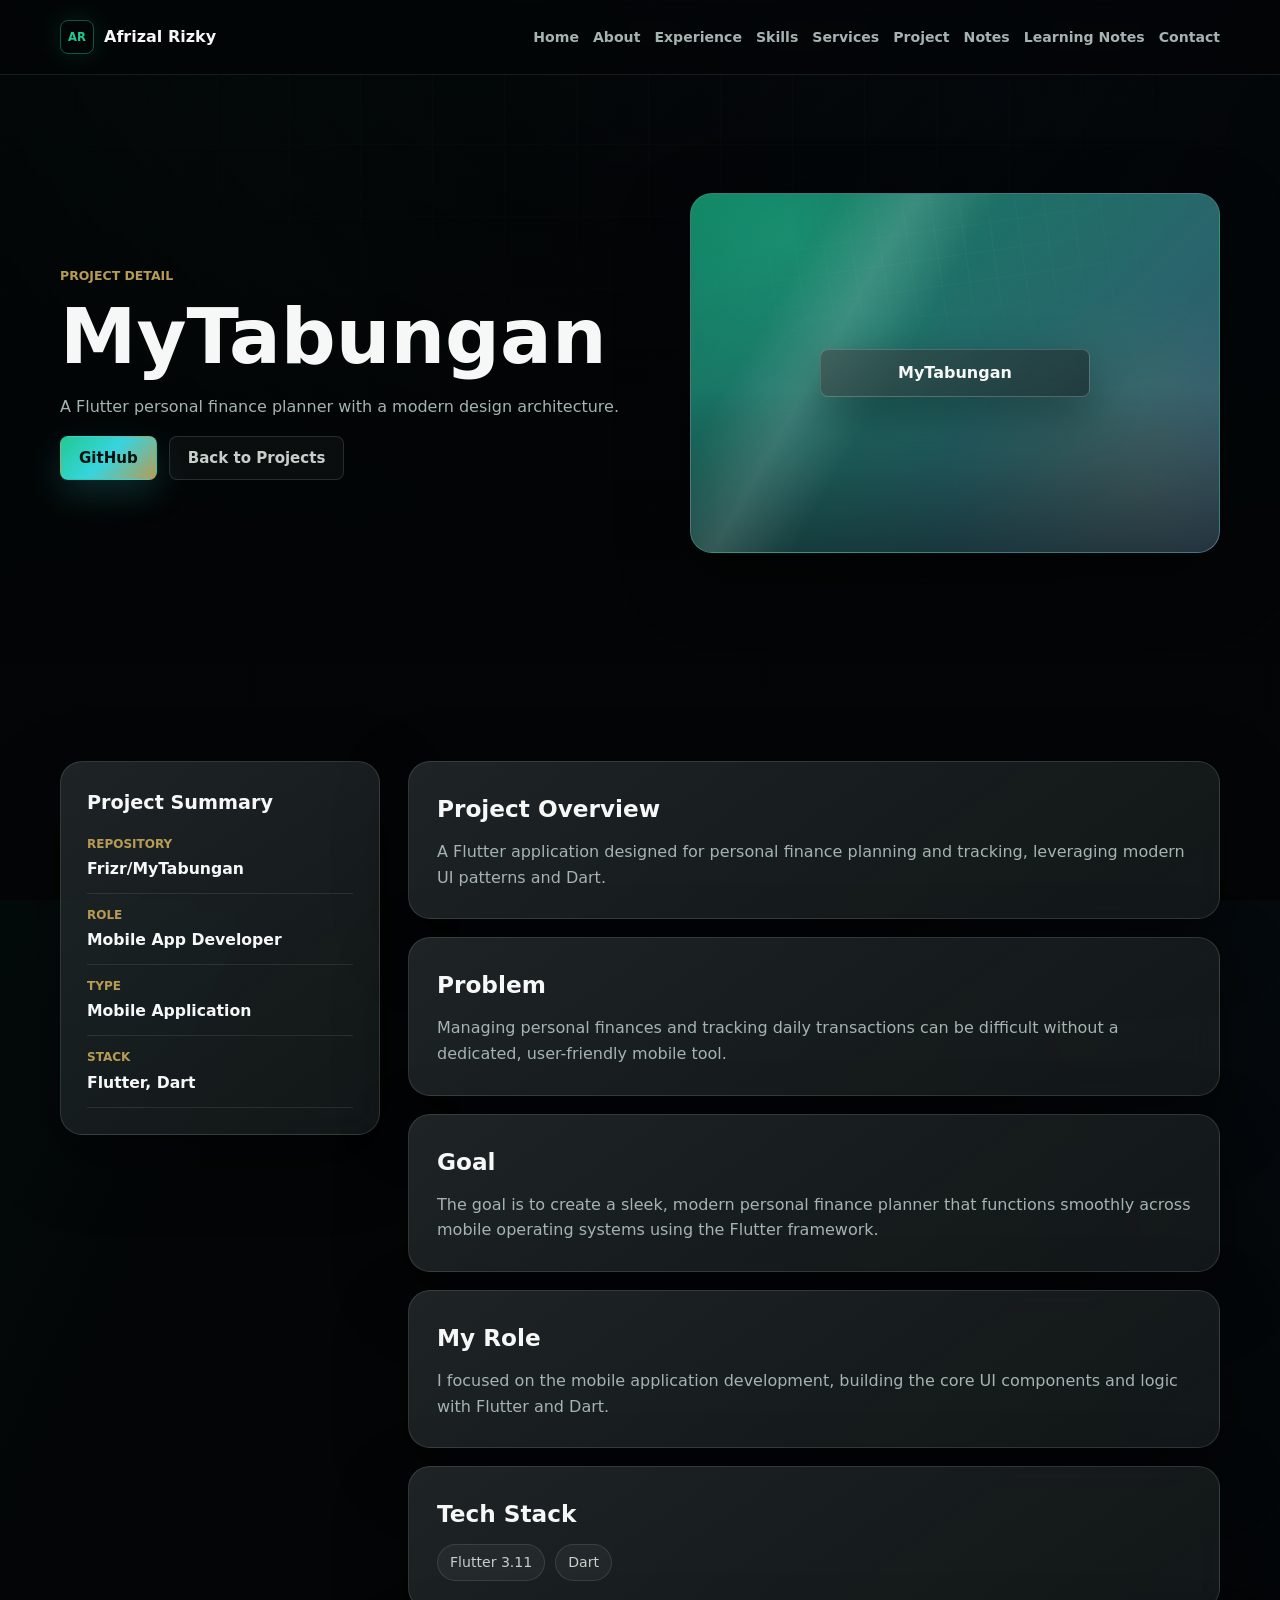
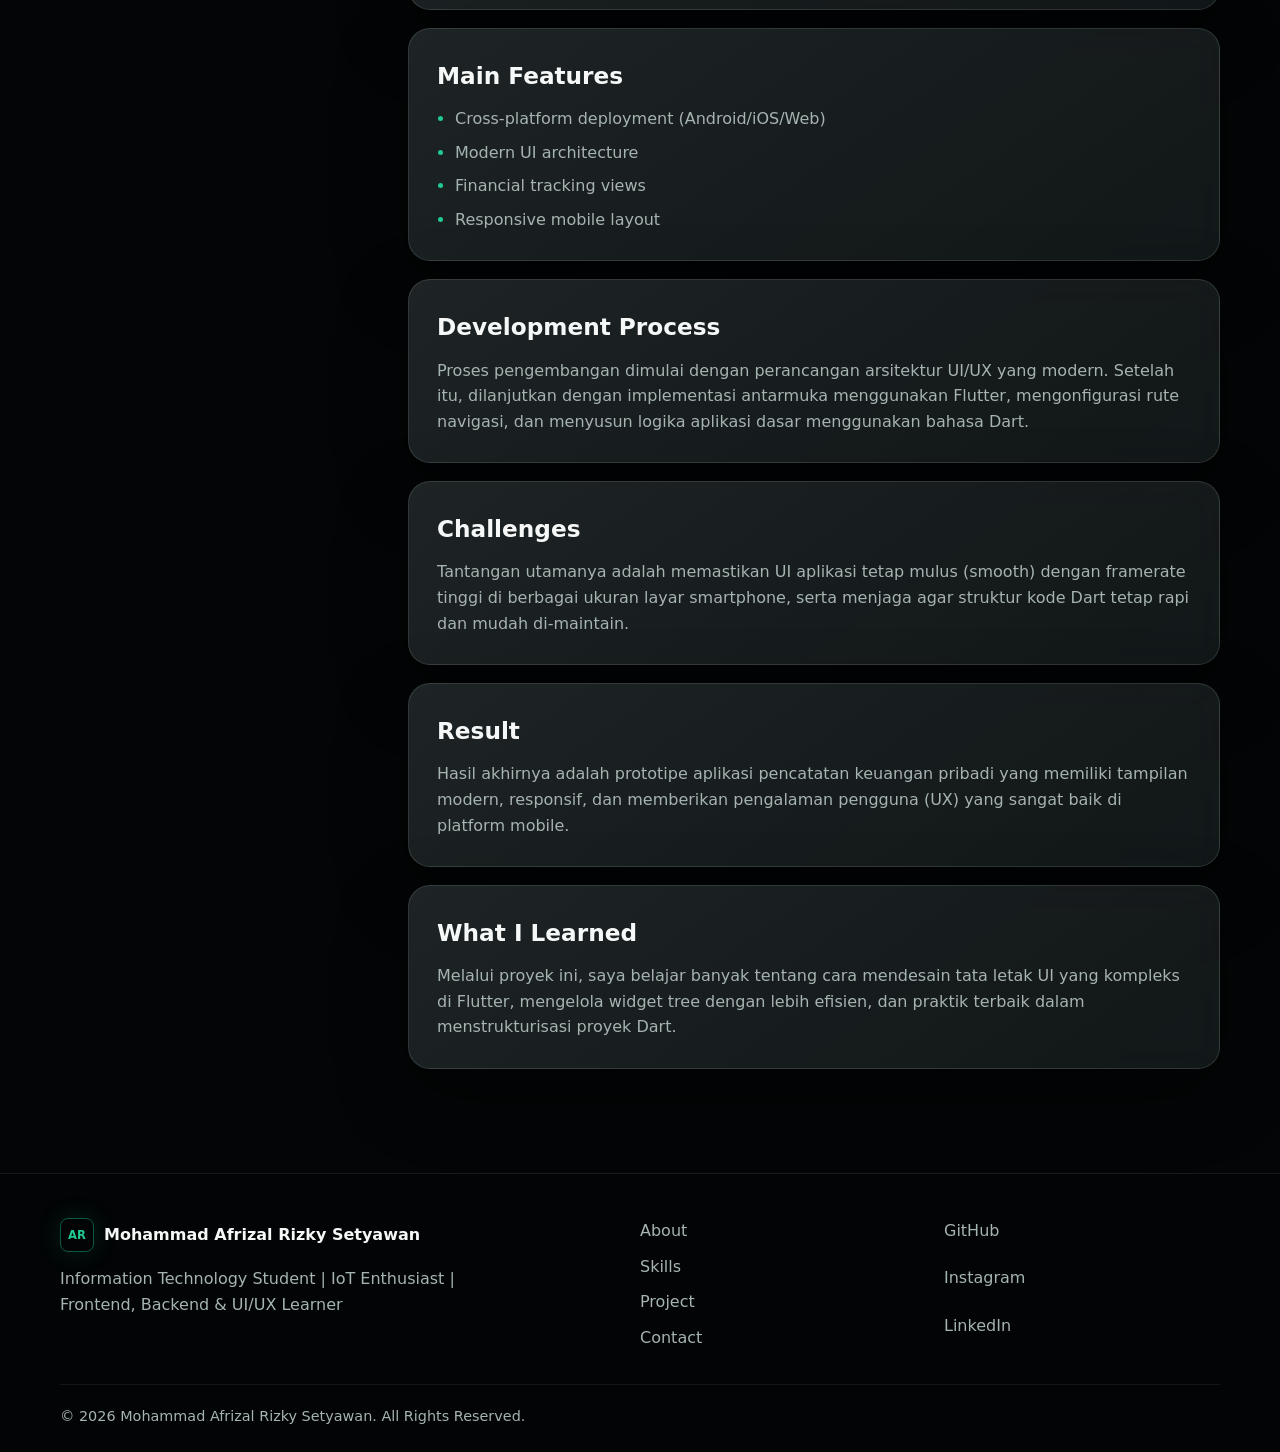
==== project-detail-mytabungan.html @ 7472bc90 "feat: implement portfolio redesign with 3D animations, custom navigation, and contact form handling" ====
<!DOCTYPE html>
<html lang="en">
  <head>
    <meta charset="UTF-8" />
    <meta name="viewport" content="width=device-width, initial-scale=1.0" />
    <meta
      name="description"
      content="MyTabungan project detail page for Mohammad Afrizal Rizky Setyawan project website."
    />
    <title>MyTabungan Detail | Mohammad Afrizal Rizky Setyawan</title>
    <link rel="stylesheet" href="css/style.css" />
  </head>
  <body>
    <header class="site-header">
      <nav class="navbar container" aria-label="Primary navigation">
        <a class="logo" href="index.html#home">Afrizal Rizky</a>

        <input class="nav-toggle" type="checkbox" id="nav-toggle" aria-label="Open navigation menu" />
        <label class="nav-toggle-button" for="nav-toggle" aria-hidden="true">
          <span></span>
          <span></span>
          <span></span>
        </label>

        <div class="nav-panel">
          <a href="index.html#home">Home</a>
          <a href="index.html#about">About</a>
          <a href="index.html#experience">Experience</a>
          <a href="index.html#skills">Skills</a>
          <a href="index.html#services">Services</a>
          <a href="index.html#project">Project</a>
          <a href="index.html#notes">Notes</a>
          <a href="index.html#learning-notes">Learning Notes</a>
          <a href="index.html#contact">Contact</a>
        </div>
      </nav>
    </header>

    <main>
      <section class="page-hero section-padding detail-hero">
        <div class="container page-hero-grid">
          <div>
            <p class="eyebrow">Project Detail</p>
            <h1>MyTabungan</h1>
            <p>
              A Flutter personal finance planner with a modern design architecture.
            </p>
            <div class="hero-actions">
              <a class="btn btn-primary" href="https://github.com/Frizr/MyTabungan" target="_blank" rel="noreferrer">GitHub</a>
              <a class="btn btn-ghost" href="projects.html">Back to Projects</a>
            </div>
          </div>

          <div class="project-visual detail-visual visual-mytabungan">
            <span>MyTabungan</span>
          </div>
        </div>
      </section>

      <section class="section-padding">
        <div class="container detail-layout">
          <aside class="detail-sidebar glass-panel">
            <h2>Project Summary</h2>
            <div class="summary-list">
              <div><span>Repository</span><strong>Frizr/MyTabungan</strong></div>
              <div><span>Role</span><strong>Mobile App Developer</strong></div>
              <div><span>Type</span><strong>Mobile Application</strong></div>
              <div><span>Stack</span><strong>Flutter, Dart</strong></div>
            </div>
          </aside>

          <article class="detail-article">
            <section class="detail-section glass-panel">
              <h2>Project Overview</h2>
              <p>
                A Flutter application designed for personal finance planning and tracking, leveraging modern UI patterns and Dart.
              </p>
            </section>

            <section class="detail-section glass-panel">
              <h2>Problem</h2>
              <p>
                Managing personal finances and tracking daily transactions can be difficult without a dedicated, user-friendly mobile tool.
              </p>
            </section>

            <section class="detail-section glass-panel">
              <h2>Goal</h2>
              <p>
                The goal is to create a sleek, modern personal finance planner that functions smoothly across mobile operating systems using the Flutter framework.
              </p>
            </section>

            <section class="detail-section glass-panel">
              <h2>My Role</h2>
              <p>
                I focused on the mobile application development, building the core UI components and logic with Flutter and Dart.
              </p>
            </section>

            <section class="detail-section glass-panel">
              <h2>Tech Stack</h2>
              <div class="tag-list">
                <span>Flutter 3.11</span>
                <span>Dart</span>
              </div>
            </section>

            <section class="detail-section glass-panel">
              <h2>Main Features</h2>
              <ul class="detail-list">
                <li>Cross-platform deployment (Android/iOS/Web)</li>
                <li>Modern UI architecture</li>
                <li>Financial tracking views</li>
                <li>Responsive mobile layout</li>
              </ul>
            </section>

          
            <section class="detail-section glass-panel">
              <h2>Development Process</h2>
              <p>
                Proses pengembangan dimulai dengan perancangan arsitektur UI/UX yang modern. Setelah itu, dilanjutkan dengan implementasi antarmuka menggunakan Flutter, mengonfigurasi rute navigasi, dan menyusun logika aplikasi dasar menggunakan bahasa Dart.
              </p>
            </section>

            <section class="detail-section glass-panel">
              <h2>Challenges</h2>
              <p>
                Tantangan utamanya adalah memastikan UI aplikasi tetap mulus (smooth) dengan framerate tinggi di berbagai ukuran layar smartphone, serta menjaga agar struktur kode Dart tetap rapi dan mudah di-maintain.
              </p>
            </section>

            <section class="detail-section glass-panel">
              <h2>Result</h2>
              <p>
                Hasil akhirnya adalah prototipe aplikasi pencatatan keuangan pribadi yang memiliki tampilan modern, responsif, dan memberikan pengalaman pengguna (UX) yang sangat baik di platform mobile.
              </p>
            </section>

            <section class="detail-section glass-panel">
              <h2>What I Learned</h2>
              <p>
                Melalui proyek ini, saya belajar banyak tentang cara mendesain tata letak UI yang kompleks di Flutter, mengelola widget tree dengan lebih efisien, dan praktik terbaik dalam menstrukturisasi proyek Dart.
              </p>
            </section>

          </article>
        </div>
      </section>
    </main>

    <footer class="site-footer">
      <div class="container footer-grid">
        <div>
          <a class="logo" href="index.html#home">Mohammad Afrizal Rizky Setyawan</a>
          <p>Information Technology Student | IoT Enthusiast | Frontend, Backend & UI/UX Learner</p>
        </div>

        <div class="footer-links">
          <a href="index.html#about">About</a>
          <a href="index.html#skills">Skills</a>
          <a href="index.html#project">Project</a>
          <a href="index.html#contact">Contact</a>
        </div>

        <div class="footer-links">
          <a href="https://github.com/Frizr" target="_blank" rel="noreferrer">GitHub</a>
          <a href="https://www.instagram.com/frizal_risk/" target="_blank" rel="noreferrer">Instagram</a>
          <a href="https://www.linkedin.com/in/mohammad-afrizal-rizky-setyawan-b21048296/" target="_blank" rel="noreferrer">LinkedIn</a>
        </div>
      </div>
      <div class="container footer-bottom">
        <p>&copy; 2026 Mohammad Afrizal Rizky Setyawan. All Rights Reserved.</p>
      </div>
    </footer>
    <script src="assets/js/main.js"></script>
  </body>
</html>
---- css/style.css ----
/* Base */
:root {
  --color-black: #030506;
  --color-charcoal: #081011;
  --color-gray: #11191b;
  --color-gray-soft: rgba(17, 25, 27, 0.78);
  --color-emerald: #0f8b68;
  --color-emerald-soft: #22c991;
  --color-blue: #1f4c86;
  --color-blue-soft: #5c91c8;
  --color-cyan: #36d5df;
  --color-prism: #8d5cff;
  --color-violet: #6f42d8;
  --color-silver: #c7cfcb;
  --color-gold: #b79b55;
  --color-white: #f5f8f7;
  --color-muted: #a5b3b1;
  --color-border: rgba(215, 230, 226, 0.14);
  --color-border-strong: rgba(199, 207, 203, 0.28);
  --shadow-card: 0 24px 70px rgba(0, 0, 0, 0.42);
  --shadow-glow: 0 0 42px rgba(34, 201, 145, 0.16);
  --radius-sm: 8px;
  --radius-md: 14px;
  --radius-lg: 22px;
  --container: 1160px;
  --section-space: 104px;
  --transition: 220ms ease;
}

* {
  box-sizing: border-box;
}

html {
  scroll-behavior: smooth;
}

body {
  margin: 0;
  color: var(--color-white);
  background:
    linear-gradient(115deg, rgba(15, 139, 104, 0.1), transparent 28%),
    linear-gradient(245deg, rgba(31, 76, 134, 0.14), transparent 31%),
    var(--color-black);
  font-family:
    Inter, ui-sans-serif, system-ui, -apple-system, BlinkMacSystemFont, "Segoe UI", sans-serif;
  line-height: 1.6;
}

body.prism-page {
  background:
    radial-gradient(circle at 12% 16%, rgba(141, 92, 255, 0.18), transparent 30%),
    radial-gradient(circle at 86% 12%, rgba(54, 213, 223, 0.16), transparent 28%),
    radial-gradient(circle at 52% 84%, rgba(34, 201, 145, 0.12), transparent 32%),
    linear-gradient(135deg, rgba(255, 255, 255, 0.018) 25%, transparent 25%) 0 0 / 18px 18px,
    linear-gradient(225deg, rgba(255, 255, 255, 0.014) 25%, transparent 25%) 0 0 / 18px 18px,
    var(--color-black);
}

body::before {
  position: fixed;
  inset: 0;
  z-index: -2;
  pointer-events: none;
  content: "";
  background-image:
    linear-gradient(rgba(199, 207, 203, 0.04) 1px, transparent 1px),
    linear-gradient(90deg, rgba(199, 207, 203, 0.04) 1px, transparent 1px);
  background-size: 72px 72px;
  mask-image: linear-gradient(to bottom, rgba(0, 0, 0, 0.9), transparent 72%);
}

body::after {
  position: fixed;
  inset: 0;
  z-index: -1;
  pointer-events: none;
  content: "";
  background:
    linear-gradient(180deg, rgba(3, 5, 6, 0.16), rgba(3, 5, 6, 0.86)),
    radial-gradient(circle at top center, transparent, rgba(3, 5, 6, 0.82) 62%);
}

img,
svg {
  max-width: 100%;
}

a {
  color: inherit;
  text-decoration: none;
}

p,
h1,
h2,
h3 {
  margin-top: 0;
}

p {
  color: var(--color-muted);
}

ul {
  margin: 0;
  padding-left: 18px;
}

button,
input,
textarea {
  font: inherit;
}

.container {
  width: min(100% - 40px, var(--container));
  margin-inline: auto;
}

.section-padding {
  padding: var(--section-space) 0;
}

.section-deep {
  border-block: 1px solid rgba(215, 230, 226, 0.09);
  background:
    linear-gradient(135deg, rgba(15, 139, 104, 0.07), transparent 36%),
    linear-gradient(225deg, rgba(183, 155, 85, 0.06), transparent 32%),
    rgba(8, 16, 17, 0.72);
}

.eyebrow {
  margin-bottom: 14px;
  color: var(--color-gold);
  font-size: 0.78rem;
  font-weight: 700;
  letter-spacing: 0;
  text-transform: uppercase;
}

.section-heading {
  max-width: 760px;
  margin-bottom: 36px;
}

.section-heading h2 {
  margin-bottom: 0;
  color: var(--color-white);
  font-size: 2.5rem;
  line-height: 1.1;
  letter-spacing: 0;
}

.section-heading-split {
  display: flex;
  max-width: none;
  align-items: end;
  justify-content: space-between;
  gap: 28px;
}

.section-heading-split > div {
  max-width: 760px;
}

.glass-panel {
  border: 1px solid var(--color-border);
  background:
    linear-gradient(145deg, rgba(255, 255, 255, 0.08), rgba(255, 255, 255, 0.025)),
    rgba(17, 25, 27, 0.66);
  box-shadow: var(--shadow-card);
  backdrop-filter: blur(18px);
}

.btn,
.project-actions a,
.text-link {
  display: inline-flex;
  min-height: 44px;
  align-items: center;
  justify-content: center;
  border-radius: var(--radius-sm);
  font-size: 0.94rem;
  font-weight: 700;
  transition:
    transform var(--transition),
    border-color var(--transition),
    background var(--transition),
    color var(--transition),
    box-shadow var(--transition);
}

.btn:hover,
.project-actions a:hover,
.text-link:hover {
  transform: translateY(-2px);
}

.btn {
  padding: 0 18px;
  border: 1px solid transparent;
}

.btn-primary {
  color: #03110c;
  background: linear-gradient(135deg, var(--color-emerald-soft), var(--color-cyan) 48%, var(--color-gold));
  box-shadow: 0 14px 35px rgba(54, 213, 223, 0.18);
}

.btn-primary:hover {
  box-shadow: 0 18px 45px rgba(141, 92, 255, 0.24);
}

.btn-secondary {
  border-color: rgba(34, 201, 145, 0.42);
  color: var(--color-white);
  background: rgba(15, 139, 104, 0.12);
}

.btn-secondary:hover {
  background: rgba(15, 139, 104, 0.2);
}

.btn-ghost {
  border-color: var(--color-border);
  color: var(--color-silver);
  background: rgba(255, 255, 255, 0.035);
}

.btn-ghost:hover {
  border-color: rgba(183, 155, 85, 0.44);
  color: var(--color-white);
}

.text-link {
  min-height: 0;
  color: var(--color-emerald-soft);
}

/* Header */
.site-header {
  position: sticky;
  top: 0;
  z-index: 100;
  border-bottom: 1px solid rgba(215, 230, 226, 0.1);
  background: rgba(3, 5, 6, 0.7);
  backdrop-filter: blur(18px);
}

.navbar {
  display: flex;
  min-height: 74px;
  align-items: center;
  justify-content: space-between;
  gap: 24px;
}

.logo {
  display: inline-flex;
  align-items: center;
  gap: 10px;
  color: var(--color-white);
  font-weight: 800;
}

.logo::before {
  display: inline-grid;
  width: 32px;
  height: 32px;
  place-items: center;
  border: 1px solid rgba(34, 201, 145, 0.42);
  border-radius: var(--radius-sm);
  color: var(--color-emerald-soft);
  content: "AR";
  font-size: 0.72rem;
  box-shadow: 0 0 24px rgba(34, 201, 145, 0.16);
}

.nav-panel {
  display: flex;
  align-items: center;
  gap: 14px;
}

.nav-panel a {
  color: var(--color-muted);
  font-size: 0.88rem;
  font-weight: 650;
}

.nav-panel a:hover,
.nav-panel a.is-active {
  color: var(--color-white);
}

.nav-toggle {
  position: absolute;
  width: 1px;
  height: 1px;
  opacity: 0;
  pointer-events: none;
}

.nav-toggle-button {
  display: none;
}

/* Hero */
.hero {
  position: relative;
  min-height: calc(100vh - 74px);
  overflow: hidden;
  padding-top: 118px;
}

.hero::before {
  position: absolute;
  inset: 9% 0 auto;
  width: min(940px, 80%);
  height: 1px;
  margin-inline: auto;
  content: "";
  background: linear-gradient(90deg, transparent, rgba(199, 207, 203, 0.34), transparent);
}

.hero-grid {
  display: grid;
  align-items: center;
  gap: 56px;
  grid-template-columns: minmax(0, 1.04fr) minmax(320px, 0.96fr);
}

.hero-content {
  position: relative;
  z-index: 2;
}

.hero h1,
.page-hero h1 {
  max-width: 820px;
  margin-bottom: 20px;
  color: var(--color-white);
  font-size: 4.8rem;
  line-height: 0.96;
  letter-spacing: 0;
}

.hero-subtitle {
  margin-bottom: 18px;
  color: var(--color-silver);
  font-size: 1.25rem;
  font-weight: 700;
}

.hero-description {
  max-width: 670px;
  margin-bottom: 32px;
  font-size: 1.04rem;
}

.hero-actions {
  display: flex;
  flex-wrap: wrap;
  gap: 12px;
}

.hero-visual {
  position: relative;
  min-height: 540px;
  perspective: 1100px;
}

.orbital-stage {
  position: relative;
  width: min(100%, 540px);
  aspect-ratio: 1;
  margin-inline: auto;
  transform-style: preserve-3d;
}

.orbital-stage::before {
  position: absolute;
  inset: 10%;
  border: 1px solid rgba(199, 207, 203, 0.15);
  border-radius: 28px;
  content: "";
  transform: rotateX(62deg) rotateZ(-28deg);
  box-shadow:
    inset 0 0 36px rgba(34, 201, 145, 0.08),
    0 34px 90px rgba(0, 0, 0, 0.44);
}

.glow {
  position: absolute;
  border-radius: 999px;
  filter: blur(32px);
  opacity: 0.56;
}

.glow-emerald {
  inset: 16% auto auto 10%;
  width: 210px;
  height: 210px;
  background: rgba(34, 201, 145, 0.34);
}

.glow-blue {
  right: 8%;
  bottom: 12%;
  width: 230px;
  height: 230px;
  background: rgba(92, 145, 200, 0.3);
}

.glow-prism {
  top: 36%;
  right: 18%;
  width: 190px;
  height: 190px;
  background: rgba(141, 92, 255, 0.24);
}

.core-sphere {
  position: absolute;
  inset: 50% auto auto 50%;
  width: 220px;
  height: 220px;
  border: 1px solid rgba(255, 255, 255, 0.24);
  border-radius: 34px;
  background:
    radial-gradient(circle at 28% 22%, rgba(255, 255, 255, 0.84), transparent 10%),
    linear-gradient(135deg, rgba(34, 201, 145, 0.82), rgba(31, 76, 134, 0.76) 54%, rgba(183, 155, 85, 0.62));
  box-shadow:
    0 28px 90px rgba(0, 0, 0, 0.48),
    0 0 44px rgba(34, 201, 145, 0.2);
  transform: translate(-50%, -50%) rotateX(58deg) rotateZ(42deg);
  animation: float-core 7s ease-in-out infinite;
}

.core-sphere::before,
.core-sphere::after {
  position: absolute;
  border: 1px solid rgba(255, 255, 255, 0.18);
  content: "";
}

.core-sphere::before {
  inset: 24px;
  border-radius: 24px;
}

.core-sphere::after {
  right: -22px;
  bottom: -22px;
  width: 74px;
  height: 74px;
  border-radius: 18px;
  background: rgba(3, 5, 6, 0.34);
  backdrop-filter: blur(8px);
}

.ring {
  position: absolute;
  inset: 50% auto auto 50%;
  border: 1px solid rgba(199, 207, 203, 0.28);
  border-radius: 50%;
  transform-style: preserve-3d;
}

.ring-one {
  width: 360px;
  height: 150px;
  transform: translate(-50%, -50%) rotateX(70deg) rotateZ(18deg);
}

.ring-two {
  width: 420px;
  height: 170px;
  border-color: rgba(183, 155, 85, 0.24);
  transform: translate(-50%, -50%) rotateX(72deg) rotateZ(-32deg);
}

.floating-card {
  position: absolute;
  width: 168px;
  padding: 16px;
  border: 1px solid var(--color-border);
  border-radius: var(--radius-md);
  background: rgba(8, 16, 17, 0.62);
  box-shadow: 0 22px 60px rgba(0, 0, 0, 0.36);
  backdrop-filter: blur(15px);
  animation: float-card 6s ease-in-out infinite;
}

.floating-card span,
.page-hero-card span,
.summary-list span,
.info-list span {
  display: block;
  color: var(--color-gold);
  font-size: 0.75rem;
  font-weight: 800;
  text-transform: uppercase;
}

.floating-card strong,
.page-hero-card strong {
  display: block;
  color: var(--color-white);
  font-size: 1.08rem;
}

.card-top {
  top: 14%;
  right: 3%;
}

.card-bottom {
  bottom: 12%;
  left: 2%;
  animation-delay: -2.4s;
}

.glass-cube {
  position: absolute;
  width: 82px;
  height: 82px;
  border: 1px solid rgba(199, 207, 203, 0.18);
  border-radius: 18px;
  background: linear-gradient(145deg, rgba(199, 207, 203, 0.18), rgba(199, 207, 203, 0.04));
  box-shadow: 0 20px 45px rgba(0, 0, 0, 0.34);
  transform-style: preserve-3d;
}

.cube-left {
  top: 32%;
  left: 1%;
  transform: rotateX(58deg) rotateZ(28deg);
}

.cube-right {
  right: 7%;
  bottom: 30%;
  transform: rotateX(58deg) rotateZ(-34deg);
}

.holo-stage {
  position: relative;
  width: min(100%, 560px);
  aspect-ratio: 1;
  margin-inline: auto;
  transform-style: preserve-3d;
  perspective: 1200px;
}

.holo-backdrop {
  position: absolute;
  inset: 9% 8% 16%;
  border: 1px solid rgba(199, 207, 203, 0.16);
  border-radius: 34px;
  background:
    linear-gradient(135deg, rgba(255, 255, 255, 0.1), rgba(255, 255, 255, 0.015)),
    linear-gradient(90deg, rgba(141, 92, 255, 0.12), transparent 42%, rgba(54, 213, 223, 0.1)),
    radial-gradient(circle at 34% 28%, rgba(34, 201, 145, 0.22), transparent 34%),
    radial-gradient(circle at 74% 70%, rgba(92, 145, 200, 0.22), transparent 36%),
    rgba(8, 16, 17, 0.42);
  box-shadow:
    inset 0 0 70px rgba(34, 201, 145, 0.06),
    0 34px 95px rgba(0, 0, 0, 0.48);
  transform: rotateX(58deg) rotateZ(-17deg) translateZ(-30px);
}

.holo-backdrop::before,
.holo-backdrop::after {
  position: absolute;
  content: "";
  pointer-events: none;
}

.holo-backdrop::before {
  inset: 18px;
  border: 1px solid rgba(34, 201, 145, 0.14);
  border-radius: 24px;
}

.holo-backdrop::after {
  inset: 0;
  border-radius: inherit;
  background:
    linear-gradient(90deg, transparent, rgba(255, 255, 255, 0.12), transparent),
    repeating-linear-gradient(0deg, rgba(255, 255, 255, 0.035) 0 1px, transparent 1px 15px);
  mix-blend-mode: screen;
  opacity: 0.44;
}

.holo-grid-floor {
  position: absolute;
  right: 5%;
  bottom: 1%;
  left: 4%;
  height: 42%;
  border: 1px solid rgba(34, 201, 145, 0.16);
  border-radius: 50%;
  background-image:
    linear-gradient(rgba(34, 201, 145, 0.18) 1px, transparent 1px),
    linear-gradient(90deg, rgba(92, 145, 200, 0.16) 1px, transparent 1px);
  background-size: 26px 26px;
  box-shadow:
    0 0 44px rgba(34, 201, 145, 0.12),
    inset 0 0 55px rgba(31, 76, 134, 0.12);
  mask-image: radial-gradient(ellipse, rgba(0, 0, 0, 0.9), transparent 72%);
  transform: rotateX(67deg) translateZ(-80px);
}

.scan-beam {
  position: absolute;
  top: 9%;
  left: 50%;
  width: 30%;
  height: 74%;
  border-radius: 999px;
  background: linear-gradient(180deg, rgba(199, 207, 203, 0), rgba(34, 201, 145, 0.22), rgba(199, 207, 203, 0));
  filter: blur(10px);
  opacity: 0.65;
  transform: translateX(-50%) rotateZ(10deg);
  animation: beam-sweep 6s ease-in-out infinite;
}

.holo-core {
  position: absolute;
  inset: 50% auto auto 50%;
  width: 250px;
  height: 250px;
  transform: translate(-50%, -50%);
  transform-style: preserve-3d;
  animation: core-hover 7s ease-in-out infinite;
}

.holo-chip {
  position: absolute;
  inset: 50% auto auto 50%;
  display: grid;
  width: 158px;
  height: 158px;
  place-items: center;
  border: 1px solid rgba(255, 255, 255, 0.2);
  border-radius: 30px;
  background:
    linear-gradient(145deg, rgba(34, 201, 145, 0.9), rgba(54, 213, 223, 0.76) 35%, rgba(141, 92, 255, 0.72) 68%, rgba(183, 155, 85, 0.62)),
    rgba(17, 25, 27, 0.9);
  box-shadow:
    0 26px 76px rgba(0, 0, 0, 0.46),
    0 0 42px rgba(34, 201, 145, 0.24),
    inset 0 0 36px rgba(255, 255, 255, 0.08);
  transform: translate(-50%, -50%) rotateX(58deg) rotateZ(45deg);
}

.holo-chip strong {
  color: var(--color-white);
  font-size: 2.55rem;
  font-weight: 950;
  line-height: 1;
  transform: rotateZ(-45deg);
}

.holo-chip small {
  color: rgba(245, 248, 247, 0.82);
  font-size: 0.66rem;
  font-weight: 900;
  letter-spacing: 0;
  transform: rotateZ(-45deg);
}

.chip-line {
  position: absolute;
  left: 20px;
  width: calc(100% - 40px);
  height: 1px;
  background: linear-gradient(90deg, transparent, rgba(255, 255, 255, 0.75), transparent);
}

.chip-line-top {
  top: 28px;
}

.chip-line-bottom {
  bottom: 28px;
}

.holo-ring {
  position: absolute;
  inset: 50% auto auto 50%;
  border: 1px solid rgba(199, 207, 203, 0.28);
  border-radius: 50%;
  transform-style: preserve-3d;
}

.holo-ring-one {
  width: 350px;
  height: 130px;
  transform: translate(-50%, -50%) rotateX(72deg) rotateZ(18deg);
  animation: ring-drift-one 10s linear infinite;
}

.holo-ring-two {
  width: 410px;
  height: 170px;
  border-color: rgba(141, 92, 255, 0.34);
  transform: translate(-50%, -50%) rotateX(68deg) rotateZ(-30deg);
  animation: ring-drift-two 12s linear infinite;
}

.holo-ring-three {
  width: 220px;
  height: 220px;
  border-color: rgba(183, 155, 85, 0.26);
  transform: translate(-50%, -50%) rotateX(58deg) rotateZ(45deg);
}

.holo-axis {
  position: absolute;
  inset: 50% auto auto 50%;
  height: 1px;
  width: 410px;
  background: linear-gradient(90deg, transparent, rgba(199, 207, 203, 0.4), transparent);
  transform-origin: center;
}

.axis-x {
  transform: translate(-50%, -50%) rotateZ(24deg);
}

.axis-y {
  transform: translate(-50%, -50%) rotateZ(114deg);
}

.data-panel {
  position: absolute;
  z-index: 3;
  width: 190px;
  padding: 16px;
  border: 1px solid rgba(199, 207, 203, 0.16);
  border-radius: var(--radius-md);
  background:
    linear-gradient(145deg, rgba(255, 255, 255, 0.1), rgba(255, 255, 255, 0.028)),
    rgba(3, 5, 6, 0.62);
  box-shadow: 0 22px 60px rgba(0, 0, 0, 0.4);
  backdrop-filter: blur(16px);
  animation: panel-hover 6s ease-in-out infinite;
}

.data-panel::before {
  position: absolute;
  inset: 8px;
  border: 1px solid rgba(34, 201, 145, 0.1);
  border-radius: 10px;
  content: "";
  pointer-events: none;
}

.data-panel span {
  display: block;
  color: var(--color-gold);
  font-size: 0.74rem;
  font-weight: 900;
  text-transform: uppercase;
}

.data-panel strong {
  display: block;
  margin-top: 3px;
  color: var(--color-white);
  font-size: 1.08rem;
}

.data-panel small {
  display: block;
  margin-top: 4px;
  color: var(--color-muted);
  font-size: 0.78rem;
}

.panel-left {
  top: 15%;
  left: 0;
}

.panel-right {
  right: 1%;
  bottom: 16%;
  animation-delay: -2.2s;
}

.data-node {
  position: absolute;
  z-index: 2;
  width: 18px;
  height: 18px;
  border: 1px solid rgba(255, 255, 255, 0.28);
  border-radius: 50%;
  background: var(--color-emerald-soft);
  box-shadow:
    0 0 22px rgba(34, 201, 145, 0.58),
    0 0 48px rgba(92, 145, 200, 0.18);
}

.node-one {
  top: 29%;
  right: 16%;
}

.node-two {
  bottom: 26%;
  left: 18%;
  background: var(--color-blue-soft);
}

.node-three {
  top: 58%;
  right: 30%;
  width: 12px;
  height: 12px;
  background: var(--color-gold);
}

/* About */
.about-grid {
  display: grid;
  align-items: stretch;
  gap: 28px;
  grid-template-columns: minmax(0, 0.95fr) minmax(320px, 1.05fr);
}

.about-copy,
.profile-card,
.contact-form,
.detail-sidebar,
.detail-section,
.page-hero-card {
  border-radius: var(--radius-lg);
}

.about-copy {
  padding: 34px;
}

.about-copy p {
  font-size: 1.05rem;
}

.about-copy p:last-child {
  margin-bottom: 0;
}

.profile-card {
  position: relative;
  display: grid;
  gap: 28px;
  overflow: hidden;
  padding: 32px;
  grid-template-columns: 150px minmax(0, 1fr);
}

.profile-card::before {
  position: absolute;
  inset: 0;
  content: "";
  background:
    linear-gradient(135deg, rgba(34, 201, 145, 0.16), transparent 34%),
    linear-gradient(225deg, rgba(92, 145, 200, 0.14), transparent 34%);
  pointer-events: none;
}

.profile-orbit {
  position: relative;
  z-index: 1;
  display: grid;
  width: 136px;
  height: 136px;
  place-items: center;
  border: 1px solid rgba(34, 201, 145, 0.34);
  border-radius: 30px;
  background: rgba(3, 5, 6, 0.36);
  box-shadow: var(--shadow-glow);
  transform: rotateX(16deg) rotateZ(-7deg);
}

.profile-orbit::before {
  position: absolute;
  inset: 18px;
  border: 1px solid rgba(183, 155, 85, 0.42);
  border-radius: 22px;
  content: "";
}

.profile-orbit span {
  color: var(--color-white);
  font-size: 2.3rem;
  font-weight: 900;
}

.info-list,
.summary-list {
  position: relative;
  z-index: 1;
  display: grid;
  gap: 12px;
}

.info-list div,
.summary-list div {
  display: grid;
  gap: 2px;
  padding-bottom: 12px;
  border-bottom: 1px solid rgba(215, 230, 226, 0.1);
}

.info-list strong,
.summary-list strong {
  color: var(--color-white);
  font-size: 0.98rem;
}

.metrics-grid {
  display: grid;
  gap: 12px;
  margin-top: 28px;
  grid-template-columns: repeat(4, minmax(0, 1fr));
}

.metrics-grid div {
  position: relative;
  overflow: hidden;
  min-height: 96px;
  padding: 18px;
  border: 1px solid rgba(199, 207, 203, 0.12);
  border-radius: var(--radius-md);
  background:
    linear-gradient(135deg, rgba(54, 213, 223, 0.08), rgba(141, 92, 255, 0.06)),
    rgba(3, 5, 6, 0.34);
}

.metrics-grid div::before {
  position: absolute;
  inset: 0;
  content: "";
  background: linear-gradient(120deg, transparent, rgba(255, 255, 255, 0.12), transparent);
  transform: translateX(-100%);
  transition: transform 520ms ease;
}

.metrics-grid div:hover::before {
  transform: translateX(100%);
}

.metrics-grid strong {
  display: block;
  color: var(--color-cyan);
  font-size: 1.8rem;
  line-height: 1;
}

.metrics-grid span {
  display: block;
  margin-top: 8px;
  color: var(--color-muted);
  font-size: 0.82rem;
  font-weight: 700;
}

/* Skills */
.skills-grid {
  display: grid;
  gap: 18px;
  grid-template-columns: repeat(4, minmax(0, 1fr));
}

.skill-card {
  position: relative;
  min-height: 220px;
  overflow: hidden;
  padding: 24px;
  border: 1px solid var(--color-border);
  border-radius: var(--radius-md);
  background:
    linear-gradient(145deg, rgba(255, 255, 255, 0.08), rgba(255, 255, 255, 0.02)),
    var(--color-gray-soft);
  box-shadow: 0 18px 48px rgba(0, 0, 0, 0.28);
  transition:
    transform var(--transition),
    border-color var(--transition),
    box-shadow var(--transition);
}

.skill-card::before,
.project-card::before {
  position: absolute;
  inset: 0;
  padding: 1px;
  border-radius: inherit;
  content: "";
  background: linear-gradient(135deg, rgba(34, 201, 145, 0.52), rgba(92, 145, 200, 0.12), rgba(183, 155, 85, 0.38));
  -webkit-mask:
    linear-gradient(#000 0 0) content-box,
    linear-gradient(#000 0 0);
  -webkit-mask-composite: xor;
  mask:
    linear-gradient(#000 0 0) content-box,
    linear-gradient(#000 0 0);
  mask-composite: exclude;
  opacity: 0;
  pointer-events: none;
  transition: opacity var(--transition);
}

.skill-card:hover,
.project-card:hover {
  border-color: rgba(34, 201, 145, 0.24);
  box-shadow:
    0 26px 70px rgba(0, 0, 0, 0.38),
    0 0 32px rgba(34, 201, 145, 0.08);
  transform: translateY(-6px) rotateX(var(--tilt-x, 0deg)) rotateY(var(--tilt-y, 0deg));
}

.skill-card:hover::before,
.project-card:hover::before {
  opacity: 1;
}

.skill-card h3 {
  margin-bottom: 18px;
  color: var(--color-white);
  font-size: 1.18rem;
}

.skill-wide {
  grid-column: span 2;
}

.tag-list {
  display: flex;
  flex-wrap: wrap;
  gap: 10px;
}

.tag-list span {
  display: inline-flex;
  min-height: 34px;
  align-items: center;
  border: 1px solid rgba(199, 207, 203, 0.14);
  border-radius: 999px;
  padding: 6px 12px;
  color: var(--color-silver);
  background: rgba(255, 255, 255, 0.045);
  font-size: 0.88rem;
}

.skill-bars {
  display: grid;
  gap: 16px;
}

.skill-bar {
  position: relative;
  display: grid;
  min-height: 46px;
  align-content: start;
  gap: 9px;
  grid-template-columns: 1fr auto;
  color: var(--color-silver);
  font-size: 0.9rem;
  font-weight: 800;
}

.skill-bar span,
.skill-bar strong {
  line-height: 1;
}

.skill-bar strong {
  color: var(--color-cyan);
  font-size: 0.82rem;
}

.skill-bar::before,
.skill-bar::after {
  grid-column: 1 / -1;
  display: block;
  height: 9px;
  border-radius: 999px;
  content: "";
}

.skill-bar::before {
  background: rgba(255, 255, 255, 0.08);
}

.skill-bar::after {
  position: absolute;
  right: auto;
  bottom: 0;
  left: 0;
  width: var(--value);
  background: linear-gradient(90deg, var(--color-emerald-soft), var(--color-cyan), var(--color-prism));
  box-shadow: 0 0 22px rgba(54, 213, 223, 0.18);
}

.prism-skills .skill-card {
  min-height: 250px;
}

/* Projects */
.project-grid {
  display: grid;
  gap: 24px;
  grid-template-columns: repeat(3, minmax(0, 1fr));
}

.all-projects-grid {
  grid-template-columns: repeat(2, minmax(0, 1fr));
}

.project-card {
  position: relative;
  display: flex;
  min-height: 100%;
  flex-direction: column;
  overflow: hidden;
  border: 1px solid var(--color-border);
  border-radius: var(--radius-lg);
  isolation: isolate;
  background:
    linear-gradient(160deg, rgba(255, 255, 255, 0.08), rgba(255, 255, 255, 0.018) 38%),
    rgba(17, 25, 27, 0.78);
  box-shadow: var(--shadow-card);
  transition:
    transform var(--transition),
    border-color var(--transition),
    box-shadow var(--transition);
}

.project-card::after {
  position: absolute;
  inset: auto 22px 0;
  height: 1px;
  content: "";
  background: linear-gradient(90deg, transparent, rgba(54, 213, 223, 0.45), transparent);
  opacity: 0.72;
  pointer-events: none;
}

.project-visual {
  position: relative;
  display: grid;
  min-height: 260px;
  place-items: center;
  overflow: hidden;
  border-bottom: 1px solid rgba(215, 230, 226, 0.1);
  padding: 24px;
  background:
    radial-gradient(circle at 18% 12%, var(--visual-glow, rgba(54, 213, 223, 0.26)), transparent 34%),
    radial-gradient(circle at 86% 82%, rgba(183, 155, 85, 0.16), transparent 36%),
    linear-gradient(135deg, var(--visual-from, rgba(15, 139, 104, 0.72)), var(--visual-to, rgba(31, 76, 134, 0.72))),
    var(--color-gray);
}

.project-visual::before {
  position: absolute;
  inset: -22% -12% auto;
  height: 72%;
  content: "";
  background:
    linear-gradient(90deg, rgba(255, 255, 255, 0.09) 1px, transparent 1px),
    linear-gradient(rgba(255, 255, 255, 0.075) 1px, transparent 1px);
  background-size: 28px 28px;
  mask-image: radial-gradient(ellipse, rgba(0, 0, 0, 0.74), transparent 70%);
  opacity: 0.62;
  transform: rotateZ(-8deg);
}

.project-visual::after {
  position: absolute;
  inset: 0;
  content: "";
  background:
    linear-gradient(120deg, transparent 20%, rgba(255, 255, 255, 0.14), transparent 42%),
    linear-gradient(180deg, transparent 54%, rgba(3, 5, 6, 0.46));
  pointer-events: none;
}

.project-visual > span,
.project-visual-label {
  position: relative;
  z-index: 2;
  width: min(100% - 8px, 270px);
  border: 1px solid rgba(255, 255, 255, 0.2);
  border-radius: var(--radius-sm);
  color: var(--color-white);
  background:
    linear-gradient(145deg, rgba(255, 255, 255, 0.14), rgba(255, 255, 255, 0.035)),
    rgba(3, 5, 6, 0.5);
  box-shadow: 0 18px 46px rgba(0, 0, 0, 0.35);
  backdrop-filter: blur(10px);
}

.project-visual > span {
  display: inline-flex;
  min-height: 44px;
  align-items: center;
  justify-content: center;
  padding: 10px 16px;
  font-weight: 850;
}

.project-visual-label {
  position: absolute;
  right: 18px;
  bottom: 18px;
  left: 18px;
  display: grid;
  width: auto;
  gap: 2px;
  margin-inline: auto;
  padding: 12px 14px;
}

.project-visual-label span {
  color: var(--color-gold);
  font-size: 0.72rem;
  font-weight: 900;
  letter-spacing: 0;
  line-height: 1.2;
  text-transform: uppercase;
}

.project-visual-label strong {
  overflow-wrap: anywhere;
  color: var(--color-white);
  font-size: 1rem;
  line-height: 1.2;
}

.visual-pos {
  --visual-from: rgba(15, 139, 104, 0.9);
  --visual-to: rgba(183, 155, 85, 0.56);
  --visual-glow: rgba(34, 201, 145, 0.32);
}

.visual-game {
  --visual-from: rgba(31, 76, 134, 0.88);
  --visual-to: rgba(15, 139, 104, 0.52);
  --visual-glow: rgba(92, 145, 200, 0.32);
}

.visual-java {
  --visual-from: rgba(183, 155, 85, 0.82);
  --visual-to: rgba(31, 76, 134, 0.64);
  --visual-glow: rgba(183, 155, 85, 0.3);
}

.visual-flutter {
  --visual-from: rgba(31, 76, 134, 0.94);
  --visual-to: rgba(54, 213, 223, 0.58);
  --visual-glow: rgba(54, 213, 223, 0.3);
}

.visual-she {
  --visual-from: rgba(15, 139, 104, 0.68);
  --visual-to: rgba(92, 145, 200, 0.62);
  --visual-glow: rgba(183, 155, 85, 0.25);
}

.visual-laundry {
  --visual-from: rgba(15, 139, 104, 0.86);
  --visual-to: rgba(31, 76, 134, 0.68);
  --visual-glow: rgba(199, 207, 203, 0.22);
}

.visual-down {
  --visual-from: rgba(3, 5, 6, 0.94);
  --visual-to: rgba(183, 155, 85, 0.42);
  --visual-glow: rgba(141, 92, 255, 0.24);
}

.visual-mytabungan {
  --visual-from: rgba(15, 139, 104, 0.9);
  --visual-to: rgba(92, 145, 200, 0.5);
  --visual-glow: rgba(34, 201, 145, 0.25);
}

.profile-stage {
  position: relative;
  width: min(100%, 460px);
  aspect-ratio: 1;
  margin-inline: auto;
  display: grid;
  place-items: center;
  border-radius: 50%;
}

.profile-stage .glow {
  position: absolute;
  inset: -10%;
  border-radius: 50%;
  background: radial-gradient(circle, rgba(34, 201, 145, 0.3) 0%, transparent 60%);
  z-index: 0;
  animation: pulse-glow 6s ease-in-out infinite alternate;
}

.profile-img {
  position: relative;
  z-index: 1;
  width: 100%;
  height: 100%;
  border-radius: 50%;
  object-fit: cover;
  border: 4px solid rgba(255, 255, 255, 0.15);
  box-shadow: 0 0 50px rgba(34, 201, 145, 0.25), inset 0 0 20px rgba(255, 255, 255, 0.1);
  background: linear-gradient(145deg, rgba(255, 255, 255, 0.1), rgba(0, 0, 0, 0.5));
  backdrop-filter: blur(10px);
  animation: float-profile 8s ease-in-out infinite;
}

@keyframes pulse-glow {
  0% { opacity: 0.5; transform: scale(0.95); }
  100% { opacity: 0.9; transform: scale(1.05); }
}

@keyframes float-profile {
  0%, 100% { transform: translateY(0); }
  50% { transform: translateY(-15px); }
}

.project-shot {
  position: relative;
  z-index: 1;
  width: min(100%, 292px);
  height: 166px;
  border: 1px solid rgba(245, 248, 247, 0.18);
  border-radius: 16px;
  background:
    linear-gradient(145deg, rgba(255, 255, 255, 0.16), rgba(255, 255, 255, 0.04)),
    rgba(3, 5, 6, 0.36);
  box-shadow:
    0 28px 70px rgba(0, 0, 0, 0.38),
    inset 0 1px 0 rgba(255, 255, 255, 0.12);
  backdrop-filter: blur(12px);
  transform: translateY(-18px) perspective(800px) rotateX(6deg) rotateY(-5deg);
}

.shot-window-bar {
  display: flex;
  height: 18px;
  align-items: center;
  gap: 5px;
}

.shot-window-bar i,
.counter-receipt i,
.game-arena i {
  display: block;
}

.shot-window-bar i {
  width: 7px;
  height: 7px;
  border-radius: 50%;
  background: rgba(245, 248, 247, 0.42);
}

.shot-dashboard {
  display: grid;
  gap: 8px;
  padding: 10px;
}

.shot-dashboard-layout {
  display: grid;
  height: 120px;
  gap: 9px;
  grid-template-columns: 56px minmax(0, 1fr);
}

.shot-sidebar,
.shot-dashboard-main,
.counter-board,
.counter-receipt,
.community-phone,
.phone-screen {
  border: 1px solid rgba(245, 248, 247, 0.12);
  background: rgba(3, 5, 6, 0.26);
}

.shot-sidebar {
  display: grid;
  align-content: start;
  gap: 8px;
  border-radius: 10px;
  padding: 10px 8px;
}

.shot-sidebar span,
.shot-table span,
.community-list span,
.counter-board span,
.counter-receipt i {
  display: block;
  height: 7px;
  border-radius: 999px;
  background: rgba(245, 248, 247, 0.34);
}

.shot-sidebar span:first-child,
.shot-table span:first-child,
.counter-board span:first-child {
  background: rgba(34, 201, 145, 0.72);
}

.shot-dashboard-main {
  display: grid;
  gap: 8px;
  border-radius: 12px;
  padding: 9px;
}

.shot-kpi-row {
  display: grid;
  gap: 7px;
  grid-template-columns: repeat(3, minmax(0, 1fr));
}

.shot-kpi-row span {
  display: grid;
  min-height: 28px;
  place-items: center;
  border: 1px solid rgba(245, 248, 247, 0.1);
  border-radius: 8px;
  color: var(--color-white);
  background: rgba(255, 255, 255, 0.07);
  font-size: 0.68rem;
  font-weight: 900;
}

.shot-chart {
  display: flex;
  height: 42px;
  align-items: end;
  gap: 7px;
}

.shot-chart i {
  flex: 1;
  border-radius: 999px 999px 4px 4px;
  background: linear-gradient(180deg, rgba(54, 213, 223, 0.86), rgba(34, 201, 145, 0.28));
}

.shot-chart i:nth-child(1) {
  height: 46%;
}

.shot-chart i:nth-child(2) {
  height: 76%;
}

.shot-chart i:nth-child(3) {
  height: 58%;
}

.shot-chart i:nth-child(4) {
  height: 92%;
}

.shot-table {
  display: grid;
  gap: 5px;
}

.shot-architecture {
  display: grid;
  align-content: center;
  gap: 14px;
  padding: 18px;
  transform: translateY(-18px) perspective(800px) rotateX(7deg) rotateY(6deg);
}

.arch-node,
.arch-row span {
  position: relative;
  z-index: 1;
  display: grid;
  min-height: 38px;
  place-items: center;
  border: 1px solid rgba(245, 248, 247, 0.18);
  border-radius: 10px;
  color: var(--color-white);
  background: rgba(3, 5, 6, 0.38);
  font-size: 0.78rem;
  font-weight: 900;
}

.arch-row {
  display: grid;
  gap: 13px;
  grid-template-columns: repeat(2, minmax(0, 1fr));
}

.arch-top {
  width: 52%;
  margin-inline: auto;
  color: #03110c;
  background: linear-gradient(135deg, var(--color-gold), var(--color-cyan));
}

.arch-bottom {
  width: 68%;
  margin-inline: auto;
}

.arch-line {
  position: absolute;
  left: 50%;
  width: 1px;
  background: rgba(245, 248, 247, 0.26);
}

.arch-line-one {
  top: 54px;
  height: 34px;
}

.arch-line-two {
  bottom: 52px;
  height: 34px;
}

.shot-phone {
  height: 182px;
  border: 0;
  background: transparent;
  box-shadow: none;
  transform: translateY(-18px);
}

.phone-frame,
.community-phone {
  position: absolute;
  top: 0;
  left: 50%;
  width: 112px;
  height: 176px;
  border: 1px solid rgba(245, 248, 247, 0.22);
  border-radius: 24px;
  background:
    linear-gradient(145deg, rgba(255, 255, 255, 0.16), rgba(255, 255, 255, 0.035)),
    rgba(3, 5, 6, 0.68);
  box-shadow: 0 26px 62px rgba(0, 0, 0, 0.38);
  transform: translateX(-50%) rotate(-6deg);
}

.phone-notch {
  position: absolute;
  top: 8px;
  left: 50%;
  width: 42px;
  height: 7px;
  border-radius: 999px;
  background: rgba(3, 5, 6, 0.8);
  transform: translateX(-50%);
}

.phone-screen {
  position: absolute;
  inset: 20px 9px 10px;
  display: grid;
  gap: 8px;
  align-content: start;
  border-radius: 15px;
  padding: 10px;
}

.phone-total {
  display: grid;
  min-height: 38px;
  place-items: center;
  border-radius: 12px;
  color: #03110c;
  background: linear-gradient(135deg, var(--color-cyan), var(--color-emerald-soft));
  font-size: 0.78rem;
  font-weight: 950;
}

.phone-products {
  display: grid;
  gap: 6px;
  grid-template-columns: repeat(2, minmax(0, 1fr));
}

.phone-products span {
  min-height: 26px;
  border-radius: 9px;
  background: rgba(255, 255, 255, 0.12);
}

.phone-checkout {
  min-height: 20px;
  border-radius: 999px;
  background: rgba(183, 155, 85, 0.72);
}

.floating-receipt {
  position: absolute;
  right: 14px;
  bottom: 22px;
  display: grid;
  width: 92px;
  gap: 7px;
  border: 1px solid rgba(245, 248, 247, 0.2);
  border-radius: 12px;
  padding: 12px;
  background: rgba(245, 248, 247, 0.9);
  box-shadow: 0 22px 46px rgba(0, 0, 0, 0.24);
}

.floating-receipt span,
.floating-receipt strong {
  display: block;
  height: 6px;
  border-radius: 999px;
  background: rgba(3, 5, 6, 0.28);
}

.floating-receipt strong {
  width: 70%;
  background: rgba(15, 139, 104, 0.72);
}

.shot-community {
  height: 182px;
  border: 0;
  background: transparent;
  box-shadow: none;
  transform: translateY(-18px);
}

.community-phone {
  display: grid;
  align-content: start;
  gap: 10px;
  padding: 18px 11px 12px;
  transform: translateX(-50%) rotate(5deg);
}

.community-header {
  height: 34px;
  border-radius: 14px;
  background: linear-gradient(135deg, rgba(183, 155, 85, 0.82), rgba(54, 213, 223, 0.38));
}

.community-progress {
  height: 9px;
  border-radius: 999px;
  background:
    linear-gradient(90deg, var(--color-emerald-soft) 68%, rgba(255, 255, 255, 0.12) 68%);
}

.community-list {
  display: grid;
  gap: 8px;
}

.community-orbit {
  position: absolute;
  border: 1px solid rgba(245, 248, 247, 0.2);
  border-radius: 50%;
  background: rgba(255, 255, 255, 0.14);
  box-shadow: 0 0 28px rgba(54, 213, 223, 0.16);
}

.orbit-one {
  top: 18px;
  left: 42px;
  width: 48px;
  height: 48px;
}

.orbit-two {
  right: 46px;
  bottom: 34px;
  width: 62px;
  height: 62px;
  background: rgba(34, 201, 145, 0.16);
}

.orbit-three {
  top: 50px;
  right: 32px;
  width: 32px;
  height: 32px;
  background: rgba(183, 155, 85, 0.22);
}

.shot-counter {
  display: grid;
  align-items: center;
  gap: 14px;
  padding: 18px;
  grid-template-columns: 1fr 94px;
}

.counter-board {
  display: grid;
  gap: 12px;
  border-radius: 14px;
  padding: 16px;
}

.counter-board span {
  height: 16px;
}

.counter-board span:nth-child(2) {
  width: 84%;
}

.counter-board span:nth-child(3) {
  width: 62%;
}

.counter-receipt {
  display: grid;
  gap: 9px;
  min-height: 120px;
  border-radius: 12px;
  padding: 14px 12px;
  background: rgba(245, 248, 247, 0.88);
}

.counter-receipt i {
  height: 6px;
  background: rgba(3, 5, 6, 0.24);
}

.counter-receipt strong {
  display: block;
  height: 22px;
  margin-top: auto;
  border-radius: 8px;
  background: rgba(15, 139, 104, 0.72);
}

.counter-status {
  position: absolute;
  bottom: 18px;
  left: 26px;
  width: 72px;
  height: 72px;
  border: 1px solid rgba(245, 248, 247, 0.18);
  border-radius: 22px;
  background:
    radial-gradient(circle at 50% 50%, rgba(34, 201, 145, 0.9) 0 28%, transparent 29%),
    rgba(255, 255, 255, 0.08);
  transform: rotate(12deg);
}

.shot-game {
  overflow: hidden;
  background:
    radial-gradient(circle at center, rgba(141, 92, 255, 0.22), transparent 48%),
    rgba(3, 5, 6, 0.56);
}

.game-hud {
  position: absolute;
  top: 12px;
  right: 12px;
  left: 12px;
  display: flex;
  justify-content: space-between;
}

.game-hud span {
  width: 72px;
  height: 10px;
  border-radius: 999px;
  background: rgba(183, 155, 85, 0.78);
}

.game-hud span:last-child {
  width: 48px;
  background: rgba(54, 213, 223, 0.62);
}

.game-arena {
  position: absolute;
  inset: 34px 26px 22px;
  transform: rotateX(58deg) rotateZ(45deg);
  transform-style: preserve-3d;
}

.tile,
.player,
.enemy {
  position: absolute;
  border: 1px solid rgba(245, 248, 247, 0.16);
  border-radius: 8px;
  background: rgba(255, 255, 255, 0.08);
}

.tile-one {
  inset: 14px auto auto 46px;
  width: 72px;
  height: 72px;
}

.tile-two {
  right: 36px;
  bottom: 8px;
  width: 84px;
  height: 84px;
}

.tile-three {
  top: 62px;
  left: 104px;
  width: 52px;
  height: 52px;
}

.player {
  top: 48px;
  left: 74px;
  width: 28px;
  height: 28px;
  background: var(--color-emerald-soft);
  box-shadow: 0 0 26px rgba(34, 201, 145, 0.58);
}

.enemy {
  right: 58px;
  bottom: 36px;
  width: 24px;
  height: 24px;
  background: var(--color-gold);
  box-shadow: 0 0 22px rgba(183, 155, 85, 0.5);
}

.game-score {
  position: absolute;
  bottom: 16px;
  left: 16px;
  color: rgba(245, 248, 247, 0.72);
  font-size: 0.8rem;
  font-weight: 950;
}

.coverflow-grid .project-card {
  transform-style: preserve-3d;
}

.coverflow-grid .project-card:nth-child(3n + 1) {
  transform: perspective(1000px) rotateY(2deg);
}

.coverflow-grid .project-card:nth-child(3n + 2) {
  transform: perspective(1000px) translateY(-10px);
}

.coverflow-grid .project-card:nth-child(3n) {
  transform: perspective(1000px) rotateY(-2deg);
}

.coverflow-grid .project-card:hover {
  transform: perspective(1000px) translateY(-8px) rotateX(var(--tilt-x, 0deg)) rotateY(var(--tilt-y, 0deg));
}

.visual-zabbix {
  background:
    linear-gradient(135deg, rgba(48, 56, 58, 0.92), rgba(31, 76, 134, 0.75)),
    var(--color-gray);
}

.visual-cashier {
  background:
    linear-gradient(135deg, rgba(183, 155, 85, 0.72), rgba(15, 139, 104, 0.65)),
    var(--color-gray);
}

.visual-project {
  background:
    linear-gradient(135deg, rgba(8, 16, 17, 0.9), rgba(31, 76, 134, 0.78), rgba(15, 139, 104, 0.56)),
    var(--color-gray);
}

.project-body {
  position: relative;
  z-index: 1;
  display: flex;
  flex: 1;
  flex-direction: column;
  padding: 24px;
}

.project-title-row {
  display: flex;
  align-items: start;
  justify-content: space-between;
  gap: 12px;
}

.project-body h3 {
  margin-bottom: 0;
  overflow-wrap: anywhere;
  color: var(--color-white);
  font-size: 1.35rem;
  line-height: 1.2;
}

.repo-badge {
  display: inline-flex;
  min-height: 26px;
  align-items: center;
  border: 1px solid rgba(54, 213, 223, 0.28);
  border-radius: 999px;
  padding: 4px 9px;
  color: var(--color-cyan);
  background: rgba(54, 213, 223, 0.08);
  font-size: 0.72rem;
  font-weight: 900;
  line-height: 1;
  white-space: nowrap;
}

.project-body p {
  margin: 12px 0 0;
}

.project-highlights {
  display: flex;
  flex-wrap: wrap;
  gap: 8px;
  margin-top: 16px;
}

.project-highlights span {
  display: inline-flex;
  min-height: 28px;
  align-items: center;
  border: 1px solid rgba(199, 207, 203, 0.13);
  border-radius: 999px;
  padding: 5px 10px;
  color: var(--color-silver);
  background: rgba(255, 255, 255, 0.045);
  font-size: 0.78rem;
  font-weight: 850;
}

.project-meta {
  display: grid;
  gap: 6px;
  margin: 16px 0 0;
  padding-top: 16px;
  border-top: 1px solid rgba(215, 230, 226, 0.1);
  color: var(--color-silver);
  font-size: 0.9rem;
  font-weight: 700;
}

.project-meta span {
  overflow-wrap: anywhere;
}

.feature-list {
  display: grid;
  gap: 6px;
  color: var(--color-muted);
  font-size: 0.92rem;
}

.feature-list li::marker,
.detail-list li::marker {
  color: var(--color-emerald-soft);
}

.project-actions {
  display: flex;
  flex-wrap: wrap;
  gap: 10px;
  margin-top: auto;
  padding-top: 22px;
}

.project-actions a {
  min-height: 38px;
  padding: 0 13px;
  border: 1px solid rgba(199, 207, 203, 0.16);
  color: var(--color-silver);
  background: rgba(255, 255, 255, 0.045);
  font-size: 0.86rem;
}

.project-actions a:last-child {
  border-color: rgba(34, 201, 145, 0.38);
  color: var(--color-white);
}

/* Services, Notes, and Learning Notes */
.prism-services,
.testimonial-grid,
.blog-grid {
  display: grid;
  gap: 20px;
}

.prism-services {
  grid-template-columns: repeat(3, minmax(0, 1fr));
}

.testimonial-grid,
.blog-grid {
  grid-template-columns: repeat(3, minmax(0, 1fr));
}

.prism-services article,
.testimonial-grid article,
.blog-grid article {
  position: relative;
  overflow: hidden;
  min-height: 250px;
  padding: 26px;
  border: 1px solid var(--color-border);
  border-radius: var(--radius-lg);
  background:
    linear-gradient(145deg, rgba(255, 255, 255, 0.08), rgba(255, 255, 255, 0.02)),
    rgba(17, 25, 27, 0.7);
  box-shadow: 0 20px 58px rgba(0, 0, 0, 0.32);
  transition:
    transform var(--transition),
    border-color var(--transition),
    box-shadow var(--transition);
}

.prism-services article::before,
.testimonial-grid article::before,
.blog-grid article::before {
  position: absolute;
  inset: 0;
  content: "";
  background:
    radial-gradient(circle at 14% 12%, rgba(54, 213, 223, 0.16), transparent 34%),
    radial-gradient(circle at 88% 78%, rgba(141, 92, 255, 0.14), transparent 34%),
    linear-gradient(135deg, rgba(34, 201, 145, 0.06), transparent);
  pointer-events: none;
}

.prism-services article:hover,
.testimonial-grid article:hover,
.blog-grid article:hover {
  border-color: rgba(54, 213, 223, 0.28);
  box-shadow:
    0 28px 76px rgba(0, 0, 0, 0.42),
    0 0 34px rgba(141, 92, 255, 0.08);
  transform: translateY(-6px);
}

.prism-services article > *,
.testimonial-grid article > *,
.blog-grid article > * {
  position: relative;
  z-index: 1;
}

.prism-services span,
.testimonial-grid span,
.blog-grid span {
  display: inline-flex;
  min-height: 30px;
  align-items: center;
  margin-bottom: 18px;
  border: 1px solid rgba(54, 213, 223, 0.24);
  border-radius: 999px;
  padding: 4px 10px;
  color: var(--color-cyan);
  background: rgba(54, 213, 223, 0.07);
  font-size: 0.78rem;
  font-weight: 900;
  text-transform: uppercase;
}

.prism-services h3,
.blog-grid h3 {
  color: var(--color-white);
  font-size: 1.26rem;
  line-height: 1.2;
}

.testimonial-grid p {
  color: var(--color-silver);
  font-size: 1.04rem;
}

.testimonial-grid strong {
  display: block;
  margin-top: 18px;
  color: var(--color-white);
}

.blog-grid a {
  display: inline-flex;
  margin-top: 16px;
  color: var(--color-emerald-soft);
  font-weight: 850;
}

/* Timeline */
.timeline {
  position: relative;
  display: grid;
  gap: 18px;
  max-width: 870px;
}

.timeline::before {
  position: absolute;
  top: 16px;
  bottom: 16px;
  left: 17px;
  width: 2px;
  content: "";
  background: linear-gradient(var(--color-emerald-soft), var(--color-blue-soft), var(--color-gold));
}

.timeline-item {
  position: relative;
  display: grid;
  gap: 18px;
  align-items: start;
  padding: 24px 24px 24px 64px;
  border: 1px solid var(--color-border);
  border-radius: var(--radius-md);
  background: rgba(17, 25, 27, 0.7);
  box-shadow: 0 18px 45px rgba(0, 0, 0, 0.26);
}

.timeline-dot {
  position: absolute;
  top: 30px;
  left: 9px;
  width: 18px;
  height: 18px;
  border: 3px solid var(--color-black);
  border-radius: 50%;
  background: var(--color-emerald-soft);
  box-shadow: 0 0 22px rgba(34, 201, 145, 0.48);
}

.timeline-label {
  margin-bottom: 6px;
  color: var(--color-gold);
  font-size: 0.8rem;
  font-weight: 800;
  text-transform: uppercase;
}

.timeline-item h3 {
  margin-bottom: 6px;
  color: var(--color-white);
}

.timeline-item span:not(.timeline-dot) {
  color: var(--color-silver);
  font-weight: 700;
}

/* Contact and Footer */
.contact-grid {
  display: grid;
  align-items: start;
  gap: 42px;
  grid-template-columns: minmax(0, 0.95fr) minmax(320px, 1.05fr);
}

.contact-copy h2 {
  max-width: 620px;
  margin-bottom: 16px;
  color: var(--color-white);
  font-size: 2.45rem;
  line-height: 1.12;
}

.contact-list {
  display: grid;
  gap: 12px;
  margin-top: 28px;
}

.contact-list a {
  display: flex;
  min-height: 48px;
  align-items: center;
  border-bottom: 1px solid rgba(215, 230, 226, 0.12);
  color: var(--color-silver);
  transition: color var(--transition), border-color var(--transition);
}

.contact-list a:hover {
  border-color: rgba(34, 201, 145, 0.4);
  color: var(--color-white);
}

.contact-form {
  display: grid;
  gap: 12px;
  padding: 30px;
}

.contact-form label {
  color: var(--color-silver);
  font-size: 0.88rem;
  font-weight: 750;
}

.contact-form input,
.contact-form textarea {
  width: 100%;
  border: 1px solid rgba(199, 207, 203, 0.14);
  border-radius: var(--radius-sm);
  padding: 13px 14px;
  color: var(--color-white);
  background: rgba(3, 5, 6, 0.38);
  outline: none;
  transition: border-color var(--transition), box-shadow var(--transition);
}

.contact-form textarea {
  resize: vertical;
}

.contact-form input:focus,
.contact-form textarea:focus {
  border-color: rgba(34, 201, 145, 0.52);
  box-shadow: 0 0 0 4px rgba(34, 201, 145, 0.08);
}

.form-status {
  min-height: 22px;
  margin: 4px 0 0;
  color: var(--color-emerald-soft);
  font-size: 0.9rem;
}

.site-footer {
  border-top: 1px solid rgba(215, 230, 226, 0.1);
  background: rgba(3, 5, 6, 0.82);
  padding: 44px 0 24px;
}

.footer-grid {
  display: grid;
  gap: 28px;
  grid-template-columns: 1.4fr 0.7fr 0.7fr;
}

.footer-grid p {
  max-width: 460px;
  margin: 14px 0 0;
}

.footer-links {
  display: grid;
  gap: 10px;
}

.footer-links a {
  color: var(--color-muted);
}

.footer-links a:hover {
  color: var(--color-white);
}

.footer-bottom {
  margin-top: 34px;
  padding-top: 20px;
  border-top: 1px solid rgba(215, 230, 226, 0.08);
}

.footer-bottom p {
  margin: 0;
  font-size: 0.9rem;
}

/* Project Pages */
.page-hero {
  padding-top: 118px;
}

.page-hero-grid {
  display: grid;
  align-items: center;
  gap: 44px;
  grid-template-columns: minmax(0, 1.05fr) minmax(300px, 0.95fr);
}

.page-hero p {
  max-width: 690px;
}

.page-hero-card {
  position: relative;
  overflow: hidden;
  padding: 34px;
}

.page-hero-card::before {
  position: absolute;
  inset: 0;
  content: "";
  background:
    linear-gradient(135deg, rgba(34, 201, 145, 0.18), transparent 45%),
    linear-gradient(225deg, rgba(183, 155, 85, 0.12), transparent 38%);
  pointer-events: none;
}

.page-hero-card > * {
  position: relative;
  z-index: 1;
}

.detail-visual {
  min-height: 360px;
  border: 1px solid var(--color-border);
  border-radius: var(--radius-lg);
  box-shadow: var(--shadow-card);
}

.detail-layout {
  display: grid;
  align-items: start;
  gap: 28px;
  grid-template-columns: 320px minmax(0, 1fr);
}

.detail-sidebar {
  position: sticky;
  top: 98px;
  padding: 26px;
}

.detail-sidebar h2 {
  color: var(--color-white);
  font-size: 1.2rem;
}

.detail-article {
  display: grid;
  gap: 18px;
}

.detail-section {
  padding: 28px;
}

.detail-section h2 {
  margin-bottom: 12px;
  color: var(--color-white);
  font-size: 1.45rem;
}

.detail-section p:last-child {
  margin-bottom: 0;
}

.detail-list {
  display: grid;
  gap: 8px;
  color: var(--color-muted);
}

/* JavaScript enhancements */
.js .reveal {
  opacity: 0;
  transform: translateY(20px);
  transition:
    opacity 600ms ease,
    transform 600ms ease;
}

.js .reveal.is-visible {
  opacity: 1;
  transform: translateY(0);
}

@keyframes float-core {
  0%,
  100% {
    transform: translate(-50%, -50%) rotateX(58deg) rotateZ(42deg) translateY(0);
  }
  50% {
    transform: translate(-50%, -50%) rotateX(58deg) rotateZ(42deg) translateY(-18px);
  }
}

@keyframes float-card {
  0%,
  100% {
    transform: translateY(0);
  }
  50% {
    transform: translateY(-14px);
  }
}

@keyframes core-hover {
  0%,
  100% {
    transform: translate(-50%, -50%) translateY(0);
  }
  50% {
    transform: translate(-50%, -50%) translateY(-16px);
  }
}

@keyframes ring-drift-one {
  0% {
    transform: translate(-50%, -50%) rotateX(72deg) rotateZ(18deg);
  }
  100% {
    transform: translate(-50%, -50%) rotateX(72deg) rotateZ(378deg);
  }
}

@keyframes ring-drift-two {
  0% {
    transform: translate(-50%, -50%) rotateX(68deg) rotateZ(-30deg);
  }
  100% {
    transform: translate(-50%, -50%) rotateX(68deg) rotateZ(-390deg);
  }
}

@keyframes panel-hover {
  0%,
  100% {
    transform: translateY(0);
  }
  50% {
    transform: translateY(-12px);
  }
}

@keyframes beam-sweep {
  0%,
  100% {
    opacity: 0.3;
    transform: translateX(-56%) rotateZ(10deg);
  }
  50% {
    opacity: 0.72;
    transform: translateX(-44%) rotateZ(-8deg);
  }
}

/* Responsive */
@media (max-width: 1100px) {
  .hero h1,
  .page-hero h1 {
    font-size: 3.9rem;
  }

  .skills-grid,
  .project-grid,
  .all-projects-grid,
  .prism-services,
  .testimonial-grid,
  .blog-grid {
    grid-template-columns: repeat(2, minmax(0, 1fr));
  }

  .skill-wide {
    grid-column: span 2;
  }
}

@media (max-width: 900px) {
  :root {
    --section-space: 82px;
  }

  .hero {
    padding-top: 96px;
  }

  .hero-grid,
  .about-grid,
  .contact-grid,
  .page-hero-grid,
  .detail-layout {
    grid-template-columns: 1fr;
  }

  .hero-visual {
    min-height: 460px;
  }

  .profile-card {
    grid-template-columns: 1fr;
  }

  .metrics-grid {
    grid-template-columns: repeat(2, minmax(0, 1fr));
  }

  .detail-sidebar {
    position: static;
  }

  .footer-grid {
    grid-template-columns: 1fr 1fr;
  }
}

@media (max-width: 760px) {
  .container {
    width: min(100% - 28px, var(--container));
  }

  .navbar {
    min-height: 68px;
  }

  .nav-toggle-button {
    display: grid;
    width: 44px;
    height: 44px;
    place-items: center;
    border: 1px solid var(--color-border);
    border-radius: var(--radius-sm);
    background: rgba(255, 255, 255, 0.04);
    cursor: pointer;
  }

  .nav-toggle-button span {
    display: block;
    width: 20px;
    height: 2px;
    border-radius: 999px;
    background: var(--color-white);
    transition: transform var(--transition), opacity var(--transition);
  }

  .nav-panel {
    position: absolute;
    top: 68px;
    right: 14px;
    left: 14px;
    display: grid;
    max-height: 0;
    overflow: hidden;
    border: 1px solid transparent;
    border-radius: var(--radius-md);
    background: rgba(3, 5, 6, 0.92);
    box-shadow: var(--shadow-card);
    backdrop-filter: blur(18px);
    gap: 0;
    transition:
      max-height var(--transition),
      border-color var(--transition),
      padding var(--transition);
  }

  .nav-panel a {
    padding: 13px 16px;
  }

  .nav-toggle:checked ~ .nav-panel {
    max-height: 560px;
    border-color: var(--color-border);
    padding-top: 8px;
  }

  .nav-toggle:checked + .nav-toggle-button span:nth-child(1) {
    transform: translateY(8px) rotate(45deg);
  }

  .nav-toggle:checked + .nav-toggle-button span:nth-child(2) {
    opacity: 0;
  }

  .nav-toggle:checked + .nav-toggle-button span:nth-child(3) {
    transform: translateY(-8px) rotate(-45deg);
  }

  .hero h1,
  .page-hero h1 {
    font-size: 3rem;
    line-height: 1.02;
  }

  .section-heading h2,
  .contact-copy h2 {
    font-size: 2rem;
  }

  .section-heading-split {
    align-items: start;
    flex-direction: column;
  }

  .hero-actions {
    display: grid;
    grid-template-columns: 1fr 1fr;
  }

  .hero-actions .btn {
    width: 100%;
  }

  .hero-visual {
    min-height: 390px;
  }

  .holo-stage {
    width: min(100%, 430px);
  }

  .holo-core {
    width: 210px;
    height: 210px;
  }

  .holo-chip {
    width: 132px;
    height: 132px;
    border-radius: 24px;
  }

  .holo-chip strong {
    font-size: 2.1rem;
  }

  .holo-ring-one {
    width: 285px;
    height: 110px;
  }

  .holo-ring-two {
    width: 330px;
    height: 132px;
  }

  .holo-axis {
    width: 315px;
  }

  .data-panel {
    width: 158px;
    padding: 13px;
  }

  .floating-card {
    width: 142px;
    padding: 13px;
  }

  .core-sphere {
    width: 180px;
    height: 180px;
  }

  .ring-one {
    width: 300px;
    height: 125px;
  }

  .ring-two {
    width: 338px;
    height: 140px;
  }

  .skills-grid,
  .project-grid,
  .all-projects-grid,
  .prism-services,
  .testimonial-grid,
  .blog-grid {
    grid-template-columns: 1fr;
  }

  .skill-wide {
    grid-column: span 1;
  }

  .metrics-grid {
    grid-template-columns: 1fr 1fr;
  }

  .footer-grid {
    grid-template-columns: 1fr;
  }

  .coverflow-grid .project-card,
  .coverflow-grid .project-card:nth-child(3n + 1),
  .coverflow-grid .project-card:nth-child(3n + 2),
  .coverflow-grid .project-card:nth-child(3n) {
    transform: none;
  }
}

@media (max-width: 520px) {
  :root {
    --section-space: 68px;
  }

  .hero {
    padding-top: 82px;
  }

  .hero h1,
  .page-hero h1 {
    font-size: 2.35rem;
  }

  .hero-subtitle {
    font-size: 1.04rem;
  }

  .hero-actions {
    grid-template-columns: 1fr;
  }

  .about-copy,
  .profile-card,
  .contact-form,
  .detail-section,
  .detail-sidebar,
  .page-hero-card {
    padding: 22px;
  }

  .metrics-grid {
    grid-template-columns: 1fr;
  }

  .project-body {
    padding: 20px;
  }

  .project-visual {
    min-height: 250px;
    padding: 18px;
  }

  .project-shot {
    width: min(100%, 260px);
  }

  .project-title-row {
    flex-direction: column;
    gap: 10px;
  }

  .project-visual-label {
    right: 14px;
    bottom: 14px;
    left: 14px;
  }

  .shot-counter {
    gap: 10px;
    padding: 14px;
    grid-template-columns: 1fr 78px;
  }

  .floating-receipt {
    right: 2px;
  }

  .hero-visual {
    min-height: 320px;
  }

  .holo-stage {
    width: min(100%, 320px);
  }

  .holo-backdrop {
    inset: 9% 2% 16%;
  }

  .holo-core {
    width: 170px;
    height: 170px;
  }

  .holo-chip {
    width: 112px;
    height: 112px;
  }

  .holo-chip strong {
    font-size: 1.72rem;
  }

  .holo-ring-one {
    width: 230px;
    height: 92px;
  }

  .holo-ring-two {
    width: 270px;
    height: 108px;
  }

  .holo-ring-three {
    width: 170px;
    height: 170px;
  }

  .holo-axis {
    width: 250px;
  }

  .data-panel {
    display: none;
  }

  .floating-card {
    display: none;
  }

  .glass-cube {
    width: 60px;
    height: 60px;
  }
}

@media (prefers-reduced-motion: reduce) {
  *,
  *::before,
  *::after {
    scroll-behavior: auto !important;
    animation-duration: 0.01ms !important;
    animation-iteration-count: 1 !important;
    transition-duration: 0.01ms !important;
  }
}
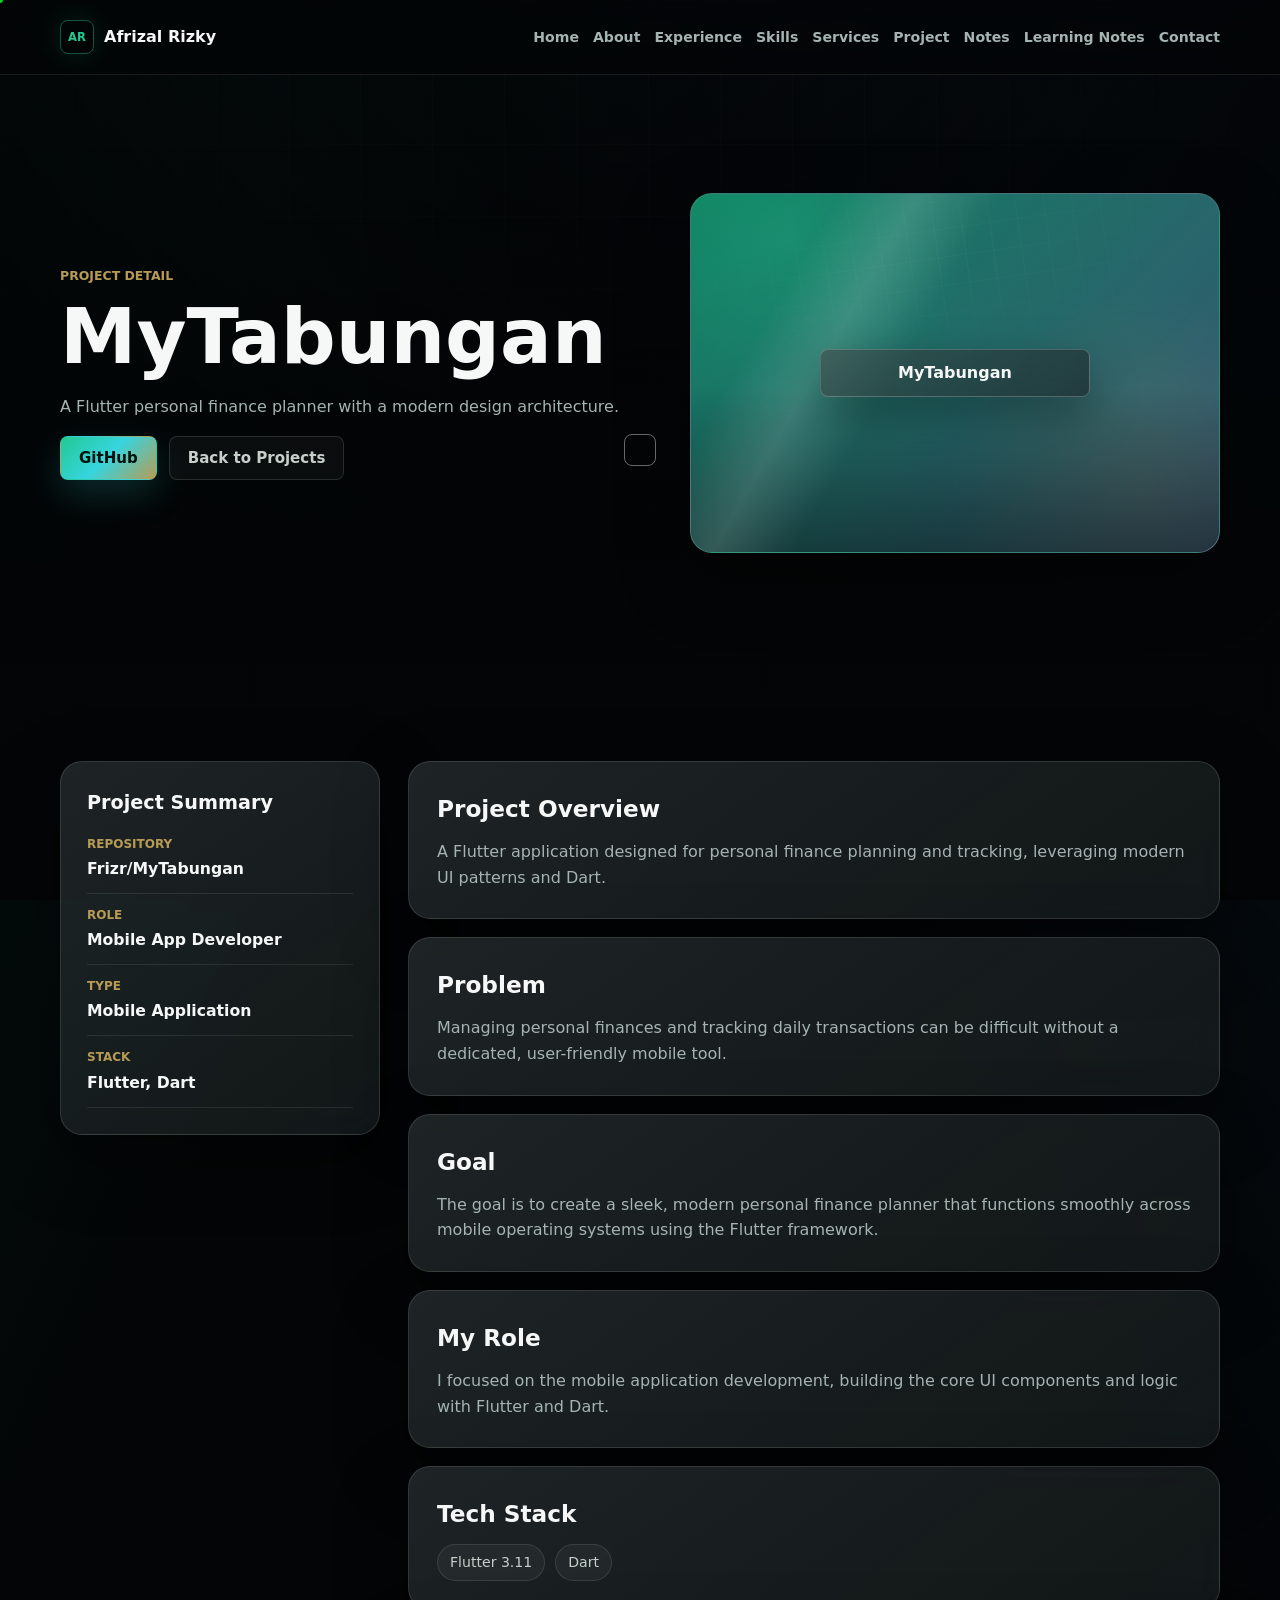
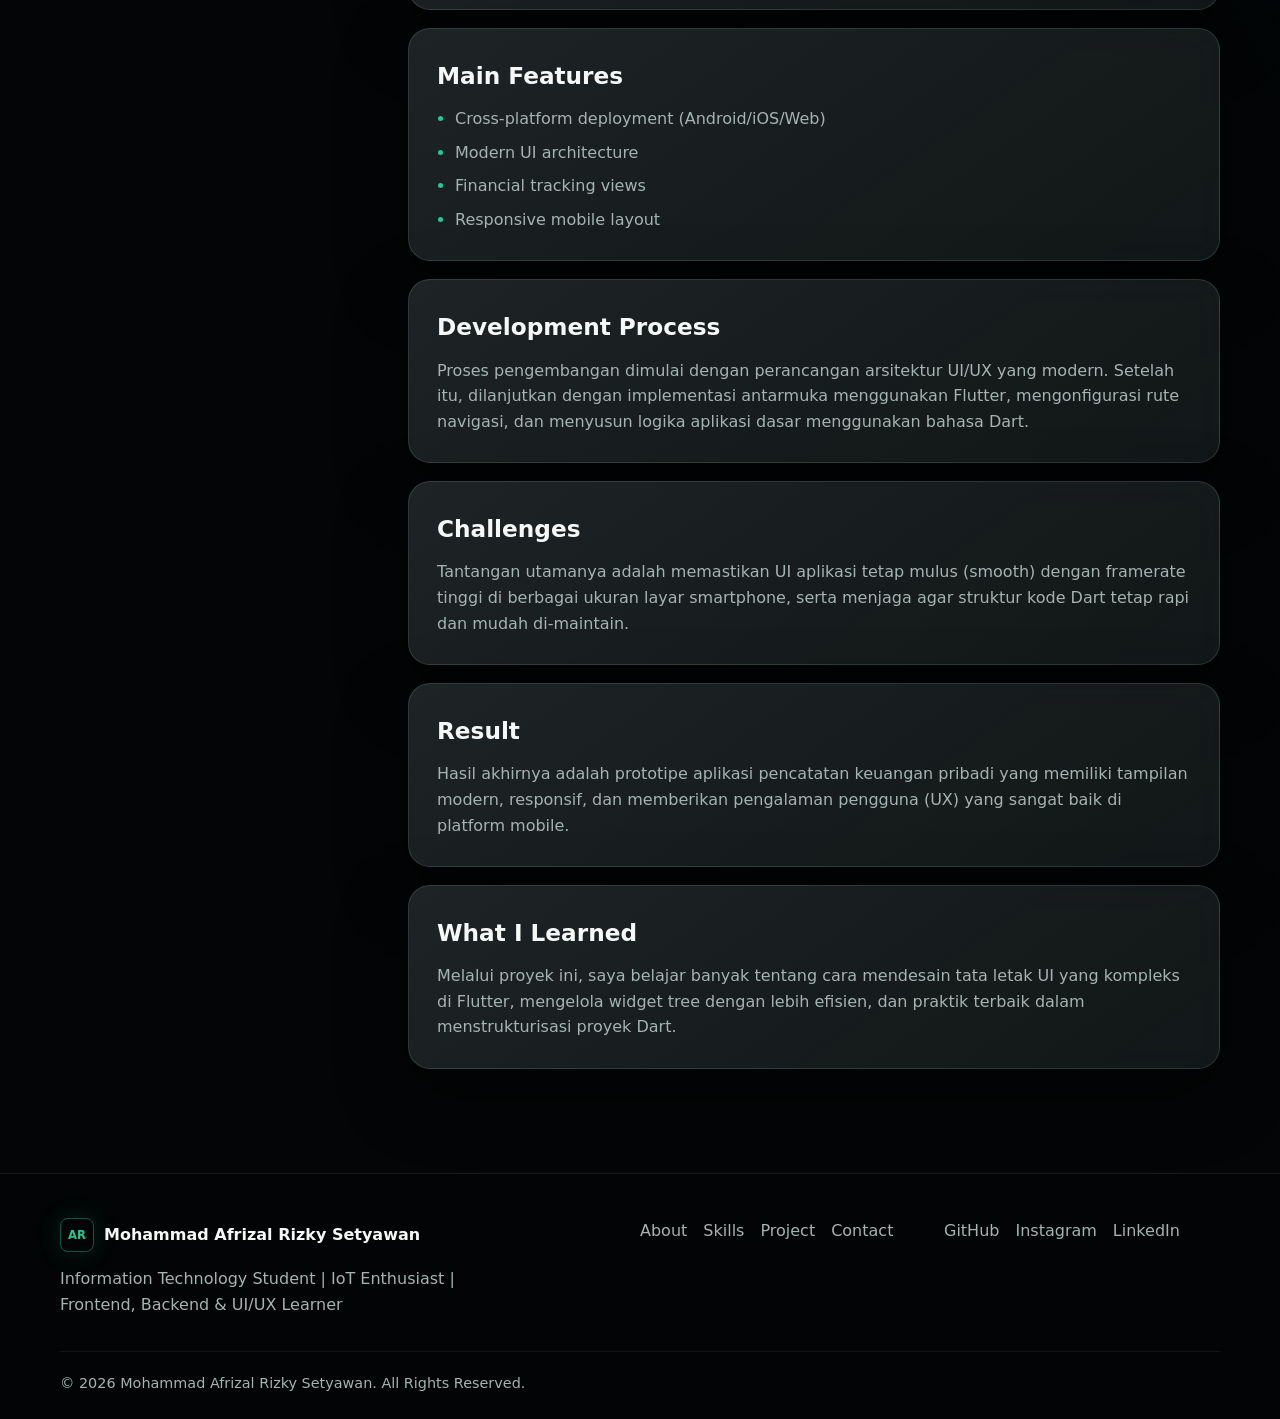
==== commit 65fb1e64: "feat: add custom cursor, Three.js 3D animations, and base stylesheet to portfolio pages" ====
--- a/project-detail-mytabungan.html
+++ b/project-detail-mytabungan.html
@@ -174,6 +174,8 @@
         <p>&copy; 2026 Mohammad Afrizal Rizky Setyawan. All Rights Reserved.</p>
       </div>
     </footer>
-    <script src="assets/js/main.js"></script>
-  </body>
+    <script defer src="assets/js/main.js"></script>
+    <div class="cursor-dot"></div>
+  <div class="cursor-follower"></div>
+</body>
 </html>
--- a/css/style.css
+++ b/css/style.css
@@ -290,7 +290,7 @@
 }
 
 .nav-panel a:hover,
-.nav-panel a.is-active {
+.nav-panel a.is-active, .nav-panel a.active {
   color: var(--color-white);
 }
 
@@ -947,32 +947,7 @@
   content: "";
   background: linear-gradient(120deg, transparent, rgba(255, 255, 255, 0.12), transparent);
   transform: translateX(-100%);
-  transition: transform 520ms ease;
-}
-
-.metrics-grid div:hover::before {
-  transform: translateX(100%);
-}
-
-.metrics-grid strong {
-  display: block;
-  color: var(--color-cyan);
-  font-size: 1.8rem;
-  line-height: 1;
-}
-
-.metrics-grid span {
-  display: block;
-  margin-top: 8px;
-  color: var(--color-muted);
-  font-size: 0.82rem;
-  font-weight: 700;
-}
-
-/* Skills */
-.skills-grid {
-  display: grid;
-  gap: 18px;
+  
   grid-template-columns: repeat(4, minmax(0, 1fr));
 }
 
@@ -2537,7 +2512,7 @@
     border: 1px solid var(--color-border);
     border-radius: var(--radius-sm);
     background: rgba(255, 255, 255, 0.04);
-    cursor: pointer;
+    
   }
 
   .nav-toggle-button span {
@@ -2845,3 +2820,347 @@
     transition-duration: 0.01ms !important;
   }
 }
+
+/* Custom Cursor inspired by reference site */
+
+
+
+
+
+.cursor-ring {
+  width: 40px;
+  height: 40px;
+  border: 2px solid var(--primary);
+  transition: width 0.2s, height 0.2s, border-color 0.2s;
+}
+
+.cursor-ring.hover {
+  width: 50px;
+  height: 50px;
+  border-color: var(--accent);
+  background-color: rgba(237, 82, 203, 0.1);
+}
+
+/* Glowing Orbs & Grid Overlay from Reference */
+.bg-orb {
+  position: fixed;
+  border-radius: 50%;
+  filter: blur(80px);
+  z-index: -2;
+  opacity: 0.4;
+  animation: orbFloat 15s ease-in-out infinite alternate;
+}
+.bg-orb-1 {
+  top: -10%;
+  left: -10%;
+  width: 500px;
+  height: 500px;
+  background: radial-gradient(circle, var(--primary) 0%, transparent 70%);
+}
+.bg-orb-2 {
+  bottom: -10%;
+  right: -10%;
+  width: 600px;
+  height: 600px;
+  background: radial-gradient(circle, var(--accent) 0%, transparent 70%);
+  animation-delay: -5s;
+}
+@keyframes orbFloat {
+  0% { transform: translate(0, 0) scale(1); }
+  100% { transform: translate(50px, 50px) scale(1.1); }
+}
+.grid-overlay {
+  position: fixed;
+  top: 0;
+  left: 0;
+  width: 100vw;
+  height: 100vh;
+  z-index: -1;
+  pointer-events: none;
+  background-image: linear-gradient(rgba(255, 255, 255, 0.03) 1px, transparent 1px),
+                    linear-gradient(90deg, rgba(255, 255, 255, 0.03) 1px, transparent 1px);
+  background-size: 30px 30px;
+}
+
+/* Scrolled Header (Reference Style) */
+.site-header {
+  transition: background 0.3s ease, padding 0.3s ease, box-shadow 0.3s ease;
+}
+.site-header.scrolled {
+  background: rgba(0, 0, 0, 0.85);
+  backdrop-filter: blur(12px);
+  -webkit-backdrop-filter: blur(12px);
+  padding-top: 10px;
+  padding-bottom: 10px;
+  box-shadow: 0 4px 30px rgba(0, 0, 0, 0.1);
+  border-bottom: 1px solid rgba(255, 255, 255, 0.05);
+}
+
+/* Clean Skills Redesign */
+.clean-skills-container {
+    display: flex;
+    flex-wrap: wrap;
+    gap: 2rem;
+    justify-content: center;
+}
+.skill-category {
+    background: rgba(255, 255, 255, 0.03);
+    border: 1px solid rgba(255, 255, 255, 0.05);
+    border-radius: 12px;
+    padding: 1.5rem;
+    min-width: 250px;
+    flex: 1 1 30%;
+    backdrop-filter: blur(10px);
+}
+.skill-category h3 {
+    font-size: 1.1rem;
+    margin-bottom: 1rem;
+    color: var(--text-primary, #fff);
+    border-bottom: 1px solid rgba(255,255,255,0.1);
+    padding-bottom: 0.5rem;
+}
+.skill-tags {
+    display: flex;
+    flex-wrap: wrap;
+    gap: 0.5rem;
+}
+.skill-tag {
+    background: rgba(255, 255, 255, 0.1);
+    padding: 0.4rem 0.8rem;
+    border-radius: 20px;
+    font-size: 0.85rem;
+    transition: all 0.3s ease;
+    cursor: default;
+}
+.skill-tag:hover {
+    background: rgba(255, 255, 255, 0.2);
+    transform: translateY(-2px);
+}
+
+/* Icon Styles */
+.social-icon {
+    display: inline-flex;
+    align-items: center;
+    justify-content: center;
+    color: rgba(255, 255, 255, 0.6);
+    transition: color 0.3s ease;
+}
+.social-icon:hover {
+    color: #fff;
+}
+.btn-icon {
+    display: inline-flex;
+    align-items: center;
+    justify-content: center;
+    padding: 0.5rem;
+    border-radius: 50%;
+}
+.footer-links {
+    display: flex;
+    gap: 1rem;
+}
+
+/* ---- Clean Skills Redesign ---- */
+.clean-skills-container {
+    display: grid;
+    grid-template-columns: repeat(auto-fit, minmax(280px, 1fr));
+    gap: 3rem;
+    width: 100%;
+}
+.skill-category {
+    background: transparent;
+    border: none;
+    padding: 0;
+    backdrop-filter: none;
+}
+.skill-category h3 {
+    font-size: 1.15rem;
+    font-weight: 600;
+    color: rgba(255,255,255,0.95);
+    border-bottom: 1px solid rgba(255,255,255,0.1);
+    padding-bottom: 0.8rem;
+    margin-bottom: 1.2rem;
+    letter-spacing: 0.5px;
+    text-transform: uppercase;
+}
+.skill-tags {
+    display: flex;
+    flex-wrap: wrap;
+    gap: 0.7rem;
+}
+.skill-tag {
+    background: rgba(255, 255, 255, 0.04);
+    border: 1px solid rgba(255, 255, 255, 0.08);
+    padding: 0.5rem 1.2rem;
+    border-radius: 8px; /* Modern rounded square */
+    font-size: 0.85rem;
+    color: rgba(255,255,255,0.75);
+    transition: all 0.3s cubic-bezier(0.25, 0.8, 0.25, 1);
+}
+.skill-tag:hover {
+    background: rgba(255, 255, 255, 0.1);
+    border-color: rgba(255, 255, 255, 0.2);
+    color: #fff;
+    transform: translateY(-3px);
+    box-shadow: 0 10px 20px -5px rgba(0,0,0,0.3);
+}
+
+/* ---- Modern Contact List ---- */
+.modern-contact {
+    display: flex;
+    flex-direction: column;
+    gap: 1.2rem;
+    margin-top: 1.5rem;
+}
+.contact-item {
+    display: flex;
+    align-items: center;
+    gap: 1rem;
+    padding: 1rem;
+    background: rgba(255,255,255,0.03);
+    border: 1px solid rgba(255,255,255,0.05);
+    border-radius: 12px;
+    color: rgba(255,255,255,0.8);
+    text-decoration: none;
+    transition: all 0.3s ease;
+}
+.contact-item:hover {
+    background: rgba(255,255,255,0.08);
+    border-color: rgba(255,255,255,0.15);
+    color: #fff;
+    transform: translateX(5px);
+}
+.contact-icon {
+    display: flex;
+    align-items: center;
+    justify-content: center;
+    background: rgba(255,255,255,0.05);
+    padding: 0.6rem;
+    border-radius: 8px;
+    color: var(--primary, #00d722);
+}
+
+
+/* Bright green */
+        border-radius: 50% !important;
+        pointer-events: none !important; z-index: 999999 !important;
+        margin-left: -3px !important; margin-top: -3px !important;
+        display: block !important;
+    }
+    
+}
+
+
+/* --- MyTabungan CSS Art --- */
+.shot-finance {
+  position: relative;
+  width: 100%;
+  height: 100%;
+  display: flex;
+  align-items: center;
+  justify-content: center;
+  transform-style: preserve-3d;
+}
+.finance-card {
+  width: 80px;
+  height: 50px;
+  background: rgba(255, 255, 255, 0.15);
+  border: 1px solid rgba(255, 255, 255, 0.3);
+  border-radius: 8px;
+  position: absolute;
+  top: 25%;
+  left: 20%;
+  transform: translateZ(30px) rotate(-15deg);
+  box-shadow: 0 10px 20px rgba(0,0,0,0.2);
+  backdrop-filter: blur(4px);
+  display: flex;
+  flex-direction: column;
+  padding: 8px;
+}
+.card-chip {
+  width: 16px;
+  height: 12px;
+  background: rgba(255, 255, 255, 0.6);
+  border-radius: 2px;
+  margin-bottom: 8px;
+}
+.card-stripes span {
+  display: block;
+  height: 4px;
+  background: rgba(255, 255, 255, 0.4);
+  border-radius: 2px;
+  margin-bottom: 4px;
+}
+.card-stripes span:last-child { width: 60%; }
+
+.finance-chart {
+  width: 100px;
+  height: 70px;
+  background: rgba(15, 32, 39, 0.6);
+  border: 1px solid rgba(255, 255, 255, 0.1);
+  border-radius: 8px;
+  position: absolute;
+  bottom: 20%;
+  right: 15%;
+  transform: translateZ(50px) rotate(10deg);
+  box-shadow: 0 15px 25px rgba(0,0,0,0.3);
+  display: flex;
+  align-items: flex-end;
+  padding: 10px 8px;
+  gap: 6px;
+}
+.chart-bar {
+  flex: 1;
+  background: #00d722;
+  border-radius: 3px 3px 0 0;
+  box-shadow: 0 0 10px rgba(0, 215, 34, 0.3);
+}
+.bar-1 { height: 40%; }
+.bar-2 { height: 75%; background: #00b0ff; box-shadow: 0 0 10px rgba(0, 176, 255, 0.3); }
+.bar-3 { height: 100%; }
+
+
+
+/* --- unified custom cursor --- */
+@media (pointer: fine) {
+  * {
+    cursor: none !important; /* Hide system cursor everywhere */
+  }
+
+  .cursor-dot {
+    position: fixed;
+    top: 0;
+    left: 0;
+    width: 6px;
+    height: 6px;
+    background: #00d722;
+    border-radius: 50%;
+    pointer-events: none;
+    z-index: 999999;
+    margin-left: -3px;
+    margin-top: -3px;
+  }
+
+  .cursor-follower {
+    position: fixed;
+    top: 0;
+    left: 0;
+    width: 32px;
+    height: 32px;
+    border: 1px solid rgba(255, 255, 255, 0.4);
+    border-radius: 8px; /* Squircle */
+    pointer-events: none;
+    z-index: 999998;
+    margin-left: -16px;
+    margin-top: -16px;
+    transition: transform 0.2s cubic-bezier(0.25, 1, 0.5, 1), background-color 0.2s, border-color 0.2s;
+    transform: translate3d(0,0,0) scale(1);
+    /* Removed expensive backdrop-filter */
+  }
+
+  .cursor-follower.hover {
+    
+    background-color: rgba(255, 255, 255, 0.1);
+    border-color: rgba(255, 255, 255, 0.9);
+    box-shadow: 0 0 15px rgba(255, 255, 255, 0.15);
+  }
